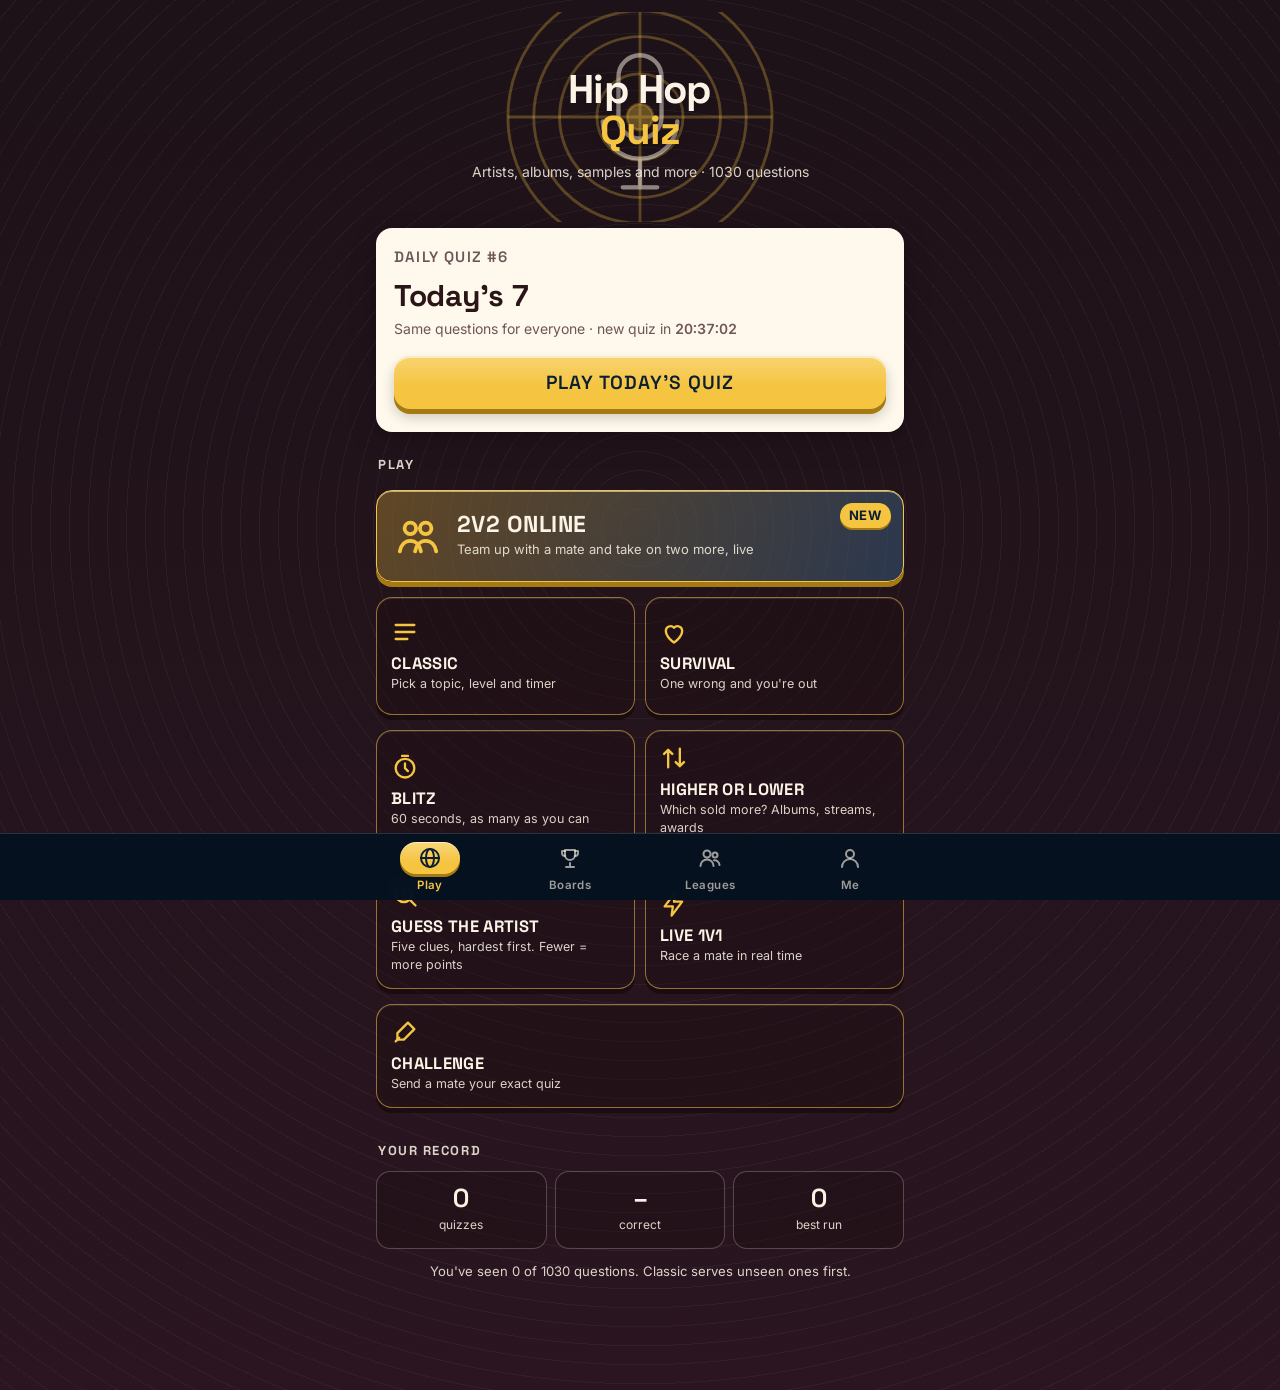
==== docs/index.html @ f9f65f46 "Hip Hop Quiz: shared-server launch" ====
<!doctype html>
<html lang="en">
<head>
<meta charset="utf-8">
<meta name="viewport" content="width=device-width, initial-scale=1, viewport-fit=cover">
<title>Hip Hop Quiz</title>
<meta name="description" content="Hip Hop Quiz: artists, albums, songs, history, awards and hip hop around the world. A daily quiz plus classic games, challenges and leagues.">
<meta name="theme-color" content="#1d1218" media="(prefers-color-scheme: light)">
<meta name="theme-color" content="#0a0709" media="(prefers-color-scheme: dark)">
<link rel="manifest" href="manifest.json">
<link rel="icon" href="icon-192.png">
<link rel="apple-touch-icon" href="icon-192.png">
<link rel="preload" href="fonts/space-grotesk-latin-700.woff2" as="font" type="font/woff2" crossorigin>
<link rel="preload" href="fonts/inter-latin.woff2" as="font" type="font/woff2" crossorigin>
<link rel="stylesheet" href="app.css">
<script defer src="js/daily-gen.js"></script>
<script defer src="js/match.js"></script>
<script defer src="js/ach-defs.js"></script>
<script defer src="js/core.js"></script>
<script defer src="js/achievements.js"></script>
<script defer src="js/quiz.js"></script>
<script defer src="js/social.js"></script>
<script defer src="js/report.js"></script>
<script defer src="js/modes.js"></script>
<script defer src="js/games.js"></script>
<script defer src="js/compete.js"></script>
<script defer src="js/live.js"></script>
<script defer src="js/board.js"></script>
<script defer src="js/push.js"></script>
<script defer src="js/me.js"></script>
<script defer src="js/app.js"></script>
</head>
<body>
<main>

<!-- ============ PLAY tab ============ -->
<section id="home">
  <header class="globehead">
    <svg viewBox="0 0 390 210" preserveAspectRatio="xMidYMid slice" aria-hidden="true">
      <g fill="none" stroke="#f5c542" stroke-opacity=".28" stroke-width="2">
        <circle cx="195" cy="105" r="92"/>
        <circle cx="195" cy="105" r="74"/>
        <circle cx="195" cy="105" r="56"/>
        <circle cx="195" cy="105" r="30"/>
        <circle cx="195" cy="105" r="9" fill="#f5c542" fill-opacity=".35"/>
        <path d="M195 13v184M103 105h184"/>
      </g>
      <g fill="none" stroke="#fbf4e6" stroke-opacity=".5" stroke-width="3" stroke-linecap="round">
        <rect x="180" y="62" width="30" height="58" rx="15"/>
        <path d="M169 108a26 26 0 0 0 52 0M195 134v20M183 154h24"/>
      </g>
    </svg>
    <div class="ttl">
      <h1>Hip Hop <span>Quiz</span></h1>
      <p id="subtitle">Artists, albums, samples and more</p>
    </div>
  </header>

  <div class="card daily" id="dailyCard">
    <div class="row1"><span class="lbl" id="dLabel">Daily quiz</span><span class="flame" id="dFlame"></span></div>
    <div id="dTodo">
      <h2>Today's 7</h2>
      <p class="meta">Same questions for everyone · new quiz in <span class="countdown" id="dCount1">--:--:--</span></p>
      <button class="btn" id="dPlay">Play today's quiz</button>
    </div>
    <div id="dDone" class="hidden">
      <div class="doneRow"><span class="score" id="dScore"></span><div class="grid7" id="dGrid"></div></div>
      <p class="meta" id="dRank" style="margin-top:8px"></p>
      <p class="meta">Come back tomorrow · next quiz in <span class="countdown" id="dCount2">--:--:--</span></p>
      <div class="btns"><button class="btn" id="dShare">Share</button><button class="btn ghost" id="dBoard">Daily board</button></div>
    </div>
  </div>

  <button class="divstrip tile hidden" id="divStrip">
    <span class="dic" aria-hidden="true"><svg viewBox="0 0 24 24" width="22" height="22" fill="none" stroke="currentColor" stroke-width="2" stroke-linecap="round" stroke-linejoin="round"><path d="M12 3v18M5 9l7-6 7 6"/><path d="M5 15l7 6 7-6" opacity=".45"/></svg></span>
    <span class="dtx"><b id="divTier"></b><span id="divLine"></span></span>
    <span class="chev" aria-hidden="true">›</span>
  </button>

  <a class="tile getapp hidden" id="getApp" href="https://github.com/teo2301/hiphop-quiz/releases/latest" rel="noopener">
    <b>Get the Android app</b><span>Same game, full screen, straight from your home screen</span>
  </a>

  <div class="tile getapp hidden" id="getAppIos">
    <b>Get the iPhone app</b><span>Tap the Share button <svg aria-hidden="true" width="14" height="14" viewBox="0 0 24 24" fill="none" stroke="currentColor" stroke-width="2" stroke-linecap="round" stroke-linejoin="round" style="vertical-align:-2px"><path d="M12 3v12M7 8l5-5 5 5M5 14v5a2 2 0 0 0 2 2h10a2 2 0 0 0 2-2v-5"/></svg> in Safari, then Add to Home Screen. Same game, full screen, works offline.</span>
  </div>

  <h2 class="sec">Play</h2>
  <div class="modes" id="modes"></div>

  <h2 class="sec">Your record</h2>
  <div class="stats">
    <div class="stat tile"><b id="sPlayed">0</b><span>quizzes</span></div>
    <div class="stat tile"><b id="sPct">–</b><span>correct</span></div>
    <div class="stat tile"><b id="sStreak">0</b><span>best run</span></div>
  </div>
  <p class="small center" id="seenNote"></p>
</section>

<!-- ============ Classic setup ============ -->
<section id="setup" class="hidden">
  <div class="pagehead"><button class="back" id="setupBack" aria-label="Back"><svg viewBox="0 0 24 24" fill="none" stroke="currentColor" stroke-width="2.4" stroke-linecap="round" stroke-linejoin="round" aria-hidden="true"><path d="M15 5l-7 7 7 7"/></svg></button><h1>Classic</h1></div>
  <h2 class="sec">Topic</h2>
  <div class="chips" id="leagues"></div>
  <h2 class="sec">Difficulty</h2>
  <div class="chips" id="diffs"></div>
  <h2 class="sec">Questions</h2>
  <div class="chips" id="lengths"></div>
  <h2 class="sec">Timer</h2>
  <div class="chips" id="timers"></div>
  <button class="btn" id="start">Start</button>
  <p class="small center" id="pool"></p>
</section>

<!-- ============ Playing ============ -->
<section id="play" class="hidden">
  <div class="playtop"><span class="mname" id="mname">Classic</span><button class="iconbtn" id="quit">Quit</button></div>
  <div class="scoreboard">
    <div><span id="sbQL">Question</span><b id="sbQ">1/10</b></div>
    <div><span id="sbPL">Points</span><b id="sbP">0</b></div>
    <div><span id="sbClockL">Clock</span><b id="sbC">0:00</b></div>
  </div>
  <div class="segs" id="segs"></div>
  <div class="card qcard">
    <button class="lifeline hidden" id="fifty" aria-label="50:50 lifeline: remove two wrong answers, half points">50:50</button>
    <span class="tag" id="qtag"></span>
    <p class="q" id="qtext"></p>
    <img class="qflag hidden" id="qimg" alt="" width="240" height="180">
  </div>
  <div class="opts" id="opts"></div>
  <div class="fact hidden" id="fact"><b>Did you know</b><p id="factText"></p></div>
  <button class="btn hidden" id="next">Next</button>
  <button class="linkbtn reportlink hidden" id="reportBtn" type="button">Something wrong with this question?</button>
</section>

<!-- ============ Higher or lower ============ -->
<section id="hilo" class="hidden">
  <div class="playtop"><span class="mname">Higher or lower</span><button class="iconbtn" id="hiQuit">Quit</button></div>
  <div class="scoreboard">
    <div><span>Streak</span><b id="hiStreak">0</b></div>
    <div><span>Best</span><b id="hiBest">0</b></div>
  </div>
  <p class="hicat" id="hiCat"></p>
  <div class="card statcard" id="hiA"></div>
  <div class="vs"><span>vs</span></div>
  <div class="card statcard" id="hiB"></div>
  <p class="hiask" id="hiAsk"></p>
  <div class="hibtns" id="hiBtns">
    <button class="btn" id="hiBtn"><span aria-hidden="true">▲ </span><span id="hiBtnT">Higher</span></button>
    <button class="btn" id="loBtn"><span aria-hidden="true">▼ </span><span id="loBtnT">Lower</span></button>
  </div>
  <button class="btn hidden" id="hiNext">Next</button>
  <p class="small center" id="hiNote"></p>
</section>

<!-- ============ Guess the artist (internal mode id "career") ============ -->
<section id="career" class="hidden">
  <div class="playtop"><span class="mname">Guess the artist</span><button class="iconbtn" id="cQuit">Quit</button></div>
  <div class="scoreboard">
    <div><span>Country</span><b id="cNum">1/5</b></div>
    <div><span>Points</span><b id="cPts">0</b></div>
    <div><span>Worth</span><b id="cWorth">5</b></div>
  </div>
  <div class="card ccard">
    <span class="tag">Clues, hardest first · capital last</span>
    <ol class="path" id="cPath"></ol>
    <p class="left" id="cLeft"></p>
  </div>
  <div id="cAsk">
    <div class="namerow guessrow"><input id="cGuess" maxlength="60" placeholder="Which country?" autocomplete="off" autocorrect="off" autocapitalize="words" spellcheck="false"><button class="btn" id="cGuessBtn">Guess</button></div>
    <p class="msg" id="cMsg" aria-live="polite"></p>
    <div class="cbtns"><button class="btn ghost" id="cClue">Next clue</button><button class="btn ghost" id="cGiveUp">Give up</button></div>
    <p class="small center">5 points from the first clue, then 4, 3, 2 and 1. A wrong guess shows the next clue.</p>
  </div>
  <div id="cRes" class="hidden">
    <div class="card cres"><p class="lbl">It was</p><p class="who" id="cResName"></p><p id="cResLine"></p></div>
    <button class="btn" id="cNext">Next country</button>
  </div>
</section>

<!-- ============ Result ============ -->
<section id="done" class="hidden">
  <div class="card result">
    <div class="lbl" id="rLabel">Final score</div>
    <div class="big" id="final"></div>
    <p class="verdict" id="verdict"></p>
    <div class="grid7 hidden" id="rGrid"></div>
    <p class="flame hidden" id="rFlame"></p>
    <button class="btn hidden" id="rShare">Share result</button>
  </div>
  <div class="postbox">
    <div id="postAsk" class="hidden">
      <p>Put your score on the board? Pick a name:</p>
      <div class="namerow"><input id="nameIn" maxlength="16" placeholder="Your name" autocomplete="nickname" autocapitalize="words"><button class="btn" id="postBtn">Post</button></div>
    </div>
    <p id="postMsg" class="msg hidden"></p>
  </div>
  <div class="tile pushask hidden" id="pushAsk">
    <p class="pat"><b>Want a nudge when tomorrow's quiz is up?</b></p>
    <p class="cmeta">One notification a day at about 9am, plus when a mate beats your challenge. Switch any of them off in the Me tab.</p>
    <div class="btnpair"><button class="btn" id="paYes">Turn on</button><button class="btn ghost" id="paNo">Not now</button></div>
    <p class="msg err hidden" id="paMsg" aria-live="polite"></p>
  </div>
  <div id="chBox" class="hidden">
    <button class="btn" id="rChallenge">Challenge a mate</button>
    <p class="msg hidden" id="chMsg" aria-live="polite"></p>
  </div>
  <button class="btn" id="again">Play again</button>
  <button class="btn ghost" id="menu">Home</button>
  <h2 class="sec" id="missedH">What you missed</h2>
  <ul class="review" id="missed"></ul>
</section>

<!-- ============ Challenge hub ============ -->
<section id="chal" class="hidden">
  <div class="pagehead"><button class="back" id="chalBack" aria-label="Back"><svg viewBox="0 0 24 24" fill="none" stroke="currentColor" stroke-width="2.4" stroke-linecap="round" stroke-linejoin="round" aria-hidden="true"><path d="M15 5l-7 7 7 7"/></svg></button><h1>Challenge</h1></div>
  <div class="card">
    <h2 class="ctitle">Got a code?</h2>
    <p class="cmeta">Play the exact quiz a mate played, then see your scores side by side.</p>
    <div class="namerow incard"><input id="chCode" class="code" maxlength="7" placeholder="ABC123" autocomplete="off" autocorrect="off" autocapitalize="characters" spellcheck="false"><button class="btn" id="chGo">Play</button></div>
    <p class="msg hidden" id="chGoMsg" aria-live="polite"></p>
  </div>
  <div class="tile howto">
    <b>Send one</b>
    <p>Play a Classic quiz, then tap <em>Challenge a mate</em> on the result screen. They get the same questions in the same order.</p>
    <button class="btn ghost" id="chClassic">Play Classic</button>
  </div>
  <h2 class="sec">Head to head</h2>
  <ul class="lb" id="h2hList"></ul>
  <p class="small center" id="h2hMsg"></p>
  <h2 class="sec">Your challenges</h2>
  <ul class="lb" id="chList"></ul>
  <p class="small center" id="chListMsg"></p>
</section>

<!-- ============ Challenge invite ============ -->
<section id="chIntro" class="hidden">
  <div class="pagehead"><button class="back" id="ciBack" aria-label="Home"><svg viewBox="0 0 24 24" fill="none" stroke="currentColor" stroke-width="2.4" stroke-linecap="round" stroke-linejoin="round" aria-hidden="true"><path d="M15 5l-7 7 7 7"/></svg></button><h1>Challenge</h1></div>
  <div class="card invite">
    <div class="lbl" id="ciCode"></div>
    <p class="who" id="ciFrom"></p>
    <p class="sub" id="ciSub">challenges you</p>
    <div class="target hidden" id="ciTarget"><span>Score to beat</span><b id="ciScore"></b><em id="ciPts"></em></div>
    <p class="cmeta" id="ciMeta"></p>
    <button class="btn hidden" id="ciPlay">Start</button>
    <p class="msg hidden" id="ciMsg" aria-live="polite"></p>
  </div>
</section>

<!-- ============ Challenge result: side by side ============ -->
<section id="vs" class="hidden">
  <div class="card result vscard">
    <div class="lbl" id="vsLabel">Challenge</div>
    <div class="vsrow">
      <div class="side"><span class="nm" id="vsAName">You</span><b id="vsA">–</b><em id="vsAP"></em></div>
      <div class="mid">v</div>
      <div class="side"><span class="nm" id="vsBName"></span><b id="vsB">–</b><em id="vsBP"></em></div>
    </div>
    <p class="verdict" id="vsVerdict"></p>
    <p class="h2h" id="vsH2h"></p>
  </div>
  <p class="msg hidden" id="vsMsg" aria-live="polite"></p>
  <div id="vsPlays" class="hidden">
    <h2 class="sec">Who's played</h2>
    <ul class="lb" id="vsPlayList"></ul>
    <button class="btn" id="vsShare">Share the challenge again</button>
  </div>
  <div id="vsQs">
    <h2 class="sec">Question by question</h2>
    <ul class="review qq" id="vsQList"></ul>
  </div>
  <button class="btn ghost" id="vsHome">Home</button>
</section>

<!-- ============ BOARDS tab ============ -->
<section id="boards" class="hidden">
  <div class="pagehead"><h1>Boards</h1></div>
  <div class="chips" id="bKind"></div>
  <div class="chips" id="bPeriod" style="margin-top:6px;padding-top:6px;border-top:1px solid var(--tileb)"></div>
  <div class="chips" id="bLen"></div>
  <h2 class="sec" id="bTitle"></h2>
  <ul class="lb" id="lb"></ul>
  <p class="small center" id="bMsg"></p>
  <p class="small center" id="bNote"></p>
</section>

<!-- ============ LEAGUES tab ============ -->
<section id="leaguesTab" class="hidden">
  <div class="pagehead"><h1>Leagues</h1></div>
  <div class="card divcard" id="divCard">
    <div class="row1"><span class="lbl">This week's division</span><span class="left" id="dvLeft"></span></div>
    <h2 class="ctitle" id="dvTier"></h2>
    <div class="ladder" id="dvLadder"></div>
    <p class="banner hidden" id="dvLast"></p>
    <p class="cmeta" id="dvLine"></p>
  </div>
  <ul class="lb divtable" id="dvTable"></ul>
  <p class="small" id="dvNote">Every game you post earns points: Classic, daily and Guess the artist points as scored, 1 per correct answer in Survival, Blitz and Higher or lower. Tables of 20; every Monday at midnight the top 3 go up and the bottom 3 go down.</p>

  <h2 class="sec">Live 1v1 league</h2>
  <ul class="lb" id="lvTabTable"></ul>
  <p class="small center" id="lvTabMsg"></p>
  <button class="btn" id="lvTabPlay">Play a live match</button>

  <h2 class="sec">Private leagues</h2>
  <ul class="lb" id="lgList"></ul>
  <p class="small center" id="lgMsg"></p>
  <div class="tile join hidden" id="lgInvite">
    <b id="lgInviteName"></b>
    <p id="lgInviteMeta"></p>
    <div class="btnpair"><button class="btn" id="lgInviteJoin">Join league</button><button class="btn ghost" id="lgInviteNo">Not now</button></div>
  </div>
  <div class="tile form">
    <b>Join with a code</b>
    <div class="namerow"><input id="lgCode" class="code" maxlength="7" placeholder="ABC123" autocomplete="off" autocorrect="off" autocapitalize="characters" spellcheck="false"><button class="btn" id="lgJoin">Join</button></div>
  </div>
  <div class="tile form">
    <b>Start a league</b>
    <div class="namerow"><input id="lgName" maxlength="24" placeholder="League name" autocomplete="off" autocapitalize="words"><button class="btn" id="lgCreate">Create</button></div>
  </div>
  <p class="msg hidden" id="lgFormMsg" aria-live="polite"></p>
</section>

<!-- ============ One private league ============ -->
<section id="league" class="hidden">
  <div class="pagehead"><button class="back" id="lBack" aria-label="Back"><svg viewBox="0 0 24 24" fill="none" stroke="currentColor" stroke-width="2.4" stroke-linecap="round" stroke-linejoin="round" aria-hidden="true"><path d="M15 5l-7 7 7 7"/></svg></button><h1 id="lName">League</h1></div>
  <div class="tile codetile">
    <div><span class="lbl">Join code</span><b class="codebig" id="lCode"></b></div>
    <button class="btn" id="lInvite">Invite</button>
  </div>
  <div class="chips" id="lPeriod"></div>
  <ul class="lb" id="lTable"></ul>
  <p class="small center" id="lMsg"></p>
  <p class="small" id="lNote">Points from every mode, for players who are in the league. The week runs Monday to Sunday (UK time).</p>
  <button class="btn ghost" id="lLeave">Leave league</button>
</section>

<!-- ============ Live 1v1 ============ -->
<section id="live" class="hidden">
  <div id="lvLobby">
    <div class="pagehead"><button class="back" id="lvBack" aria-label="Back"><svg viewBox="0 0 24 24" fill="none" stroke="currentColor" stroke-width="2.4" stroke-linecap="round" stroke-linejoin="round" aria-hidden="true"><path d="M15 5l-7 7 7 7"/></svg></button><h1>Live 1v1</h1></div>
    <div class="card">
      <h2 class="ctitle">Ranked match</h2>
      <p class="cmeta">10 questions, 15 seconds each, against whoever's online. Quicker right answers score more. Win = 3 league points, draw = 1.</p>
      <button class="btn" id="lvFind">Find a match</button>
    </div>
    <div class="card lvbots" id="lvBotCard">
      <h2 class="ctitle">Play vs bots</h2>
      <p class="cmeta">No waiting: the same 10 questions, 15 seconds each. Bot games don't count for the league. The 1v1 works offline too.</p>
      <p class="msg hidden" id="lvBotOff">Can't reach the server right now, so the bot game runs on your phone.</p>
      <div class="seg" id="lvLevel" role="group" aria-label="Bot level"></div>
      <div class="lvbotbtns"><button class="btn" id="lvBot1">1v1 vs bot</button><button class="btn ghost" id="lvBot2">2v2 with bots</button></div>
    </div>
    <div class="tile form">
      <b>Play a mate</b>
      <div class="namerow"><input id="lvCode" class="code" maxlength="7" placeholder="ABC123" autocomplete="off" autocorrect="off" autocapitalize="characters" spellcheck="false"><button class="btn" id="lvJoin">Join</button></div>
      <button class="btn ghost" id="lvCreate" style="margin-top:10px">Create a match and send a code</button>
    </div>
    <p class="msg hidden" id="lvMsg" aria-live="polite"></p>
    <h2 class="sec">Live league</h2>
    <div class="chips" id="lvPeriod"></div>
    <ul class="lb" id="lvTable"></ul>
    <p class="small center" id="lvTableMsg"></p>
    <p class="small">The league only counts ranked matches. Win 3, draw 1, loss 0, then points difference. Weeks run Monday to Sunday (UK time). Only the first 3 results a week against the same player count.</p>
  </div>
  <div id="lvWait" class="hidden">
    <div class="pagehead"><h1>Live 1v1</h1></div>
    <div class="card lvwait">
      <h2 class="ctitle" id="lvWaitTitle"></h2>
      <p class="cmeta" id="lvWaitSub"></p>
      <div id="lvCodeBox" class="hidden"><span class="lbl">Match code</span><b class="codebig" id="lvWaitCode"></b></div>
      <button class="btn hidden" id="lvShare">Send to a mate</button>
      <button class="btn ghost" id="lvCancel">Cancel</button>
    </div>
  </div>
  <div id="lvMatch" class="hidden">
    <div class="playtop"><span class="mname" id="lvKind">Ranked</span><button class="iconbtn" id="lvQuit">Quit</button></div>
    <div class="scoreboard">
      <div><span id="lvYouName">You</span><b id="lvYouPts">0</b></div>
      <div><span>Clock</span><b id="lvClock">–</b></div>
      <div><span id="lvOppName">Them</span><b id="lvOppPts">0</b></div>
    </div>
    <div class="segs" id="lvSegs"></div>
    <p class="small center lvstatus" id="lvStatus"></p>
    <div class="card qcard" id="lvQCard">
      <span class="tag" id="lvQN"></span>
      <p class="q" id="lvQText"></p>
      <img class="qflag hidden" id="lvImg" alt="" width="240" height="180">
    </div>
    <div class="opts" id="lvOpts"></div>
    <div class="fact hidden" id="lvFact"><b>Did you know</b><p id="lvFactText"></p></div>
  </div>
  <div id="lvDone" class="hidden">
    <div class="card result lvres" id="lvRes">
      <div class="lbl" id="lvResLabel"></div>
      <div class="big" id="lvResBig"></div>
      <div class="vsrow">
        <div class="side"><span class="nm" id="lvResYou"></span><b id="lvResYouPts">0</b></div>
        <div class="mid">v</div>
        <div class="side"><span class="nm" id="lvResOpp"></span><b id="lvResOppPts">0</b></div>
      </div>
      <p class="verdict" id="lvResLine"></p>
      <p class="h2h" id="lvResNote"></p>
    </div>
    <button class="btn" id="lvAgain">Find another match</button>
    <button class="btn ghost" id="lvShareRes">Share result</button>
    <button class="btn ghost" id="lvHome">Home</button>
    <h2 class="sec">Question by question</h2>
    <ul class="review qq" id="lvReview"></ul>
  </div>
</section>

<!-- ============ 2v2 Online (live.js) ============ -->
<section id="duo" class="hidden">
  <div id="duHub">
    <div class="pagehead"><button class="back" id="duBack" aria-label="Back"><svg viewBox="0 0 24 24" fill="none" stroke="currentColor" stroke-width="2.4" stroke-linecap="round" stroke-linejoin="round" aria-hidden="true"><path d="M15 5l-7 7 7 7"/></svg></button><h1>2v2 Online</h1></div>
    <div class="card duhero">
      <span class="lbl">Quick match</span>
      <h2 class="ctitle">Jump in with anyone online</h2>
      <p class="cmeta">You get a team-mate and two opponents. Empty seats are filled by bots after 30 seconds.</p>
      <button class="btn" id="duQuick">Quick match</button>
    </div>
    <div class="tile form">
      <b>Play with mates</b>
      <p class="cmeta">Make a room and send the link. Two a side, or fill the gaps with bots.</p>
      <button class="btn" id="duCreate">Create a room</button>
      <div class="namerow" style="margin-top:12px"><input id="duCode" class="code" maxlength="7" placeholder="ROOM CODE" autocomplete="off" autocorrect="off" autocapitalize="characters" spellcheck="false" aria-label="Room code"><button class="btn ghost" id="duJoin">Join</button></div>
    </div>
    <button class="btn ghost" id="duBots">Play vs bots (you + a bot v 2 bots)</button>
    <p class="msg hidden" id="duMsg" aria-live="polite"></p>
    <h2 class="sec">How it works</h2>
    <ul class="duhow">
      <li><b>10</b><span>questions, the same for all four players</span></li>
      <li><b>15s</b><span>to answer each one: quicker right answers score more, harder ones are worth more</span></li>
      <li><b>2+2</b><span>your points and your team-mate's are added up: the higher team total wins</span></li>
    </ul>
  </div>

  <div id="duRoom" class="hidden">
    <div class="pagehead"><button class="back" id="duRoomBack" aria-label="Leave room"><svg viewBox="0 0 24 24" fill="none" stroke="currentColor" stroke-width="2.4" stroke-linecap="round" stroke-linejoin="round" aria-hidden="true"><path d="M15 5l-7 7 7 7"/></svg></button><h1 id="duRoomTitle">Room</h1></div>
    <p class="small center dunote" id="duRoomNote"></p>
    <div class="duteams" id="duTeams"></div>
    <div class="card dushare hidden" id="duShareBox">
      <span class="lbl">Room code</span><b class="codebig" id="duRoomCode"></b>
      <button class="btn" id="duShare">Send the link</button>
    </div>
    <button class="btn" id="duStart">Start game</button>
    <p class="small center" id="duStartNote"></p>
  </div>

  <div id="duGame" class="hidden">
    <div class="playtop"><span class="mname" id="duKind">2v2</span><button class="iconbtn" id="duQuit">Quit</button></div>
    <div class="scoreboard duboard">
      <div class="tA"><span id="duUsName">Your team</span><b id="duUsPts">0</b></div>
      <div class="clk"><span>Clock</span><b id="duClock">–</b></div>
      <div class="tB"><span id="duThemName">Them</span><b id="duThemPts">0</b></div>
    </div>
    <div class="duplayers" id="duPlayers"></div>
    <div class="segs" id="duSegs"></div>
    <div class="dutimer"><i id="duBar"></i></div>
    <div class="card qcard" id="duQCard">
      <span class="tag" id="duQN"></span>
      <p class="q" id="duQText"></p>
      <img class="qflag hidden" id="duImg" alt="" width="240" height="180">
    </div>
    <div class="ducount hidden" id="duCount"><span>Get ready</span><b id="duCountN">3</b></div>
    <div class="opts" id="duOpts"></div>
    <p class="small center lvstatus" id="duStatus"></p>
    <div class="fact hidden" id="duFact"><b>Did you know</b><p id="duFactText"></p></div>
  </div>

  <div id="duDone" class="hidden">
    <div class="card result dures" id="duRes">
      <div class="lbl" id="duResLabel">2v2 · full time</div>
      <div class="big" id="duResBig"></div>
      <div class="vsrow">
        <div class="side tA"><span class="nm" id="duResUs"></span><b id="duResUsPts">0</b></div>
        <div class="mid">v</div>
        <div class="side tB"><span class="nm" id="duResThem"></span><b id="duResThemPts">0</b></div>
      </div>
      <p class="verdict" id="duResLine"></p>
    </div>
    <ul class="lb duscores" id="duScores"></ul>
    <button class="btn" id="duAgain">Rematch</button>
    <button class="btn ghost" id="duShareRes">Share result</button>
    <button class="btn ghost" id="duLeave">Leave</button>
    <h2 class="sec">Question by question</h2>
    <ul class="review qq" id="duReview"></ul>
  </div>
</section>

<!-- ============ Name sheet (shared) ============ -->
<div class="sheet hidden" id="nameSheet" role="dialog" aria-modal="true" aria-labelledby="nsTitle">
  <div class="card">
    <h2 class="ctitle" id="nsTitle">Pick a name</h2>
    <p class="cmeta" id="nsWhy">Your mates will see it in tables and challenges.</p>
    <div class="namerow incard"><input id="nsName" maxlength="16" placeholder="Your name" autocomplete="nickname" autocapitalize="words"><button class="btn" id="nsSave">Save</button></div>
    <p class="msg hidden" id="nsMsg"></p>
    <button class="linkbtn" id="nsCancel">Cancel</button>
  </div>
</div>

<!-- ============ Report sheet (answer screen) ============ -->
<div class="sheet hidden" id="reportSheet" role="dialog" aria-modal="true" aria-labelledby="rpTitle">
  <div class="card">
    <h2 class="ctitle" id="rpTitle">Report this question</h2>
    <p class="cmeta rpq" id="rpQ"></p>
    <p class="cmeta" id="rpA"></p>
    <div class="chips incard" id="rpWhy" data-r=""></div>
    <textarea class="rpnote" id="rpNote" maxlength="300" rows="3" placeholder="Anything to add? (optional)"></textarea>
    <p class="msg hidden" id="rpMsg"></p>
    <button class="btn" id="rpSend" type="button">Send report</button>
    <button class="linkbtn" id="rpCancel" type="button">Cancel</button>
  </div>
</div>

<!-- ============ ME tab ============ -->
<section id="me" class="hidden">
  <div class="pagehead"><h1>Me</h1></div>
  <div class="tile">
    <p style="margin:0 0 10px">Your name on the boards</p>
    <div class="namerow"><input id="meName" maxlength="16" placeholder="Pick a name" autocomplete="nickname" autocapitalize="words"><button class="btn" id="meSave">Save</button></div>
    <p class="msg hidden" id="meMsg"></p>
  </div>
  <h2 class="sec">Your record</h2>
  <div class="stats">
    <div class="stat tile"><b id="mDaily">0</b><span>dailies</span></div>
    <div class="stat tile"><b id="mDStreak">0</b><span>day streak</span></div>
    <div class="stat tile"><b id="mDBest">0</b><span>best streak</span></div>
  </div>
  <div class="stats" style="margin-top:8px">
    <div class="stat tile"><b id="mPlayed">0</b><span>classic</span></div>
    <div class="stat tile"><b id="mPct">–</b><span>correct</span></div>
    <div class="stat tile"><b id="mSeen">0</b><span>seen</span></div>
  </div>
  <h2 class="sec">Personal bests</h2>
  <div class="stats">
    <div class="stat tile"><b id="bSurvival">–</b><span>survival</span></div>
    <div class="stat tile"><b id="bBlitz">–</b><span>blitz</span></div>
    <div class="stat tile"><b id="bHilo">–</b><span>hi-lo</span></div>
    <div class="stat tile"><b id="bCareer">–</b><span>guess</span></div>
  </div>
  <div class="achhead"><h2 class="sec">Achievements</h2><span id="achCount"></span></div>
  <div class="achgrid" id="achGrid"></div>
  <p class="small">Earned on this phone. Your best three show next to your name on the boards.</p>
  <h2 class="sec">Settings</h2>
  <div class="tile" style="padding-top:4px;padding-bottom:4px">
    <div class="setrow" id="hapticsRow"><span class="stx"><b>Vibrate</b><span>A buzz when you're right, two when you're wrong</span></span>
      <button class="switch" id="setHaptics" role="switch" aria-checked="true" aria-label="Vibrate"></button></div>
    <div class="setrow"><span class="stx"><b>Sounds</b><span>A chime when you're right, a low note when you're wrong</span></span>
      <button class="switch" id="setSound" role="switch" aria-checked="false" aria-label="Sounds"></button></div>
  </div>
  <h2 class="sec">Notifications</h2>
  <div class="tile" style="padding-top:4px;padding-bottom:4px">
    <div id="pushList"></div>
    <p class="small pushnote hidden" id="pushNote"></p>
    <p class="msg hidden" id="pushMsg" aria-live="polite"></p>
  </div>
  <h2 class="sec">About</h2>
  <div class="tile">
    <p style="margin:0">No accounts, no ads, no tracking. Your name and scores are only used for the boards.</p>
    <p style="margin:10px 0 0"><a href="privacy.html">Privacy policy</a></p>
    <p style="margin:10px 0 0"><a href="https://github.com/teo2301/hiphop-quiz/releases/latest" rel="noopener">Download the Android app</a> · iPhone: Share → Add to Home Screen</p>
  </div>
  <p class="small center" id="version"></p>
</section>

</main>

<nav class="tabbar" id="tabbar">
  <button data-tab="home" aria-current="page"><svg viewBox="0 0 24 24" fill="none" stroke="currentColor" stroke-width="2" stroke-linecap="round" stroke-linejoin="round"><circle cx="12" cy="12" r="9"/><ellipse cx="12" cy="12" rx="4" ry="9"/><path d="M3 12h18"/></svg>Play</button>
  <button data-tab="boards"><svg viewBox="0 0 24 24" fill="none" stroke="currentColor" stroke-width="2" stroke-linecap="round" stroke-linejoin="round"><path d="M8 21h8M12 17v4M7 4h10v5a5 5 0 0 1-10 0z"/><path d="M17 5h3v2a3 3 0 0 1-3 3M7 5H4v2a3 3 0 0 0 3 3"/></svg>Boards</button>
  <button data-tab="leaguesTab"><svg viewBox="0 0 24 24" fill="none" stroke="currentColor" stroke-width="2" stroke-linecap="round" stroke-linejoin="round"><circle cx="9" cy="8" r="3.5"/><path d="M2.5 20a6.5 6.5 0 0 1 13 0"/><circle cx="17" cy="9" r="2.5"/><path d="M16 14.2a5 5 0 0 1 5.5 4.8"/></svg>Leagues</button>
  <button data-tab="me"><svg viewBox="0 0 24 24" fill="none" stroke="currentColor" stroke-width="2" stroke-linecap="round" stroke-linejoin="round"><circle cx="12" cy="8" r="4"/><path d="M4 21a8 8 0 0 1 16 0"/></svg>Me</button>
</nav>
<div class="toast hidden" id="toast" role="status" aria-live="polite"></div>
<div class="achtoast hidden" id="achToast" role="status" aria-live="polite">
  <span class="badge big" id="atIc" aria-hidden="true"></span>
  <span class="tx"><span class="lbl">Achievement unlocked</span><b id="atName"></b><span class="ds" id="atDesc"></span></span>
</div>
<div class="goal hidden" id="goal" aria-live="polite">
  <div class="frame" aria-hidden="true"><div class="net"></div></div>
  <div class="confetti" id="confetti" aria-hidden="true"></div>
  <div class="gtx"><b id="goalText">Perfect!</b><span id="goalSub">Perfect score</span></div>
</div>
</body>
</html>
---- docs/app.css ----
/* Hip Hop Quiz - gold on charcoal, vinyl-groove feel. Keep iOS 12 / old WebView safe:
   no flexbox gap, no clamp(), no inset, no aspect-ratio, single-position colour stops. */
@font-face{font-family:"Inter";font-style:normal;font-weight:400 700;font-display:swap;src:url(fonts/inter-latin.woff2) format("woff2");unicode-range:U+0000-00FF,U+0131,U+0152-0153,U+02BB-02BC,U+02C6,U+02DA,U+02DC,U+0304,U+0308,U+0329,U+2000-206F,U+20AC,U+2122,U+2191,U+2193,U+2212,U+2215,U+FEFF,U+FFFD}
@font-face{font-family:"Inter";font-style:normal;font-weight:400 700;font-display:swap;src:url(fonts/inter-latin-ext.woff2) format("woff2");unicode-range:U+0100-02BA,U+02BD-02C5,U+02C7-02CC,U+02CE-02D7,U+02DD-02FF,U+1D00-1DBF,U+1E00-1E9F,U+1EF2-1EFF,U+2020,U+20A0-20AB,U+20AD-20C4,U+2113,U+2C60-2C7F,U+A720-A7FF}
@font-face{font-family:"Space Grotesk";font-style:normal;font-weight:600;font-display:swap;src:url(fonts/space-grotesk-latin-600.woff2) format("woff2");unicode-range:U+0000-00FF,U+0131,U+0152-0153,U+02BB-02BC,U+02C6,U+02DA,U+02DC,U+0304,U+0308,U+0329,U+2000-206F,U+20AC,U+2122,U+2191,U+2193,U+2212,U+2215,U+FEFF,U+FFFD}
@font-face{font-family:"Space Grotesk";font-style:normal;font-weight:600;font-display:swap;src:url(fonts/space-grotesk-latin-ext-600.woff2) format("woff2");unicode-range:U+0100-02BA,U+02BD-02C5,U+02C7-02CC,U+02CE-02D7,U+02DD-02FF,U+1D00-1DBF,U+1E00-1E9F,U+1EF2-1EFF,U+2020,U+20A0-20AB,U+20AD-20C4,U+2113,U+2C60-2C7F,U+A720-A7FF}
@font-face{font-family:"Space Grotesk";font-style:normal;font-weight:700;font-display:swap;src:url(fonts/space-grotesk-latin-700.woff2) format("woff2");unicode-range:U+0000-00FF,U+0131,U+0152-0153,U+02BB-02BC,U+02C6,U+02DA,U+02DC,U+0304,U+0308,U+0329,U+2000-206F,U+20AC,U+2122,U+2191,U+2193,U+2212,U+2215,U+FEFF,U+FFFD}
@font-face{font-family:"Space Grotesk";font-style:normal;font-weight:700;font-display:swap;src:url(fonts/space-grotesk-latin-ext-700.woff2) format("woff2");unicode-range:U+0100-02BA,U+02BD-02C5,U+02C7-02CC,U+02CE-02D7,U+02DD-02FF,U+1D00-1DBF,U+1E00-1E9F,U+1EF2-1EFF,U+2020,U+20A0-20AB,U+20AD-20C4,U+2113,U+2C60-2C7F,U+A720-A7FF}

:root{
  --chalk:#fbf4e6; --chalk2:rgba(251,244,230,.85); --chalk3:rgba(251,244,230,.62);
  --tile:rgba(30,14,18,.38); --tileb:rgba(251,244,230,.24);
  --card:#fff8ec; --ink:#2a1518; --ink2:#6d5658; --cardb:rgba(42,21,24,.1);
  --yellow:#f5c542; --flame:#a33a06; --wrong:#c2510f; --segwrong:#e8590c; --segnone:rgba(251,244,230,.25);
  --fact:rgba(30,14,18,.58); --score:#241016; --right:#1f9d76;
  --head:"Space Grotesk","Avenir Next","Segoe UI",system-ui,sans-serif;
  --body:"Inter",system-ui,-apple-system,"Segoe UI",Roboto,sans-serif;
  /* vinyl grooves, faint and wide, over a warm charcoal stage */
  /* 3D "game" buttons: face, darker bottom edge, glossy top highlight */
  --btn-face:#f5c542; --btn-edge:#a57a12; --btn-hi:rgba(255,255,255,.55);
  --ghost-edge:rgba(16,6,9,.55); --tile-hi:rgba(255,255,255,.1); --card-edge:rgba(42,21,24,.2);
  --bar:rgba(29,18,24,.97);
  --page:repeating-radial-gradient(circle at 50% 38%,rgba(251,244,230,.045) 0,rgba(251,244,230,.045) 1px,rgba(251,244,230,0) 1px,rgba(251,244,230,0) 19px),
         linear-gradient(180deg,#1d1218 0,#2a1520 100%);
}
@media (prefers-color-scheme:dark){:root{
  --card:#1b1216; --ink:#fbf4e6; --ink2:rgba(251,244,230,.72); --cardb:rgba(251,244,230,.16);
  --tile:rgba(24,12,16,.58); --tileb:rgba(251,244,230,.16); --flame:#f5c542; --right:#4fd1a5; --score:#0a0709;
  --btn-edge:#8f6910; --btn-hi:rgba(255,255,255,.45); --ghost-edge:rgba(0,0,0,.6); --tile-hi:rgba(255,255,255,.07);
  --card-edge:rgba(0,0,0,.5); --bar:rgba(10,7,9,.97);
  /* after hours: sparse gold specks */
  --page:radial-gradient(circle at 23px 41px,rgba(245,197,66,.55) 0,rgba(245,197,66,.55) 1px,rgba(245,197,66,0) 1.7px) 0 0/197px 211px,
         radial-gradient(circle at 131px 97px,rgba(245,197,66,.4) 0,rgba(245,197,66,.4) .9px,rgba(245,197,66,0) 1.5px) 0 0/263px 229px,
         linear-gradient(180deg,#0a0709 0,#160c12 100%);
}}

*{box-sizing:border-box}
html{background:#1d1218}
@media (prefers-color-scheme:dark){html{background:#0a0709}}
body{margin:0;min-height:100vh;background:var(--page);color:var(--chalk);font:16px/1.45 var(--body);
  -webkit-tap-highlight-color:transparent;-webkit-text-size-adjust:100%}
main{max-width:560px;margin:0 auto;padding:12px 16px calc(96px + env(safe-area-inset-bottom))}
body.playing main{padding-bottom:calc(28px + env(safe-area-inset-bottom))}
button{font:inherit;color:inherit}
a{color:var(--yellow)}
.hidden{display:none!important}
.center{text-align:center}
.small{font-size:.82rem;color:var(--chalk2)}

/* ---------- headings */
h1,h2,h3,.head{font-family:var(--head);letter-spacing:-.01em;margin:0}
h1{font-size:30px;font-weight:700}
.sec{font-size:13px;font-weight:700;color:var(--chalk2);margin:24px 2px 10px;letter-spacing:.12em;text-transform:uppercase}
.pagehead{display:flex;align-items:center;justify-content:space-between;min-height:48px;margin:6px 0 10px}
.pagehead h1{font-size:28px}

.lvchal{border-left:4px solid var(--yellow)}
.lvchal .btn{margin-top:10px}
.lvchalhot{outline:2px solid var(--yellow);outline-offset:2px}
/* ---------- home header: a wireframe record behind the title */
.globehead{position:relative;height:210px;margin:0 -16px 6px;text-align:center;overflow:hidden}
.globehead svg{position:absolute;left:0;top:0;width:100%;height:100%}
.globehead .ttl{position:absolute;left:0;right:0;top:58px;padding:0 16px}
.globehead h1{font-size:40px;font-weight:700;line-height:1.02;letter-spacing:-.02em;text-shadow:0 2px 12px rgba(0,0,0,.3)}
.globehead h1 span{display:block;color:var(--yellow)}
.globehead p{margin:10px 0 0;color:var(--chalk2);font-size:14px}

/* ---------- cards and tiles */
.card{background:var(--card);color:var(--ink);border-radius:16px;padding:18px;
  box-shadow:0 10px 28px rgba(0,0,0,.18),0 2px 6px rgba(0,0,0,.12)}
@media (prefers-color-scheme:dark){.card{border:1px solid var(--cardb);box-shadow:0 10px 28px rgba(0,0,0,.35)}}
.tile{background:var(--tile);border:1px solid var(--tileb);border-radius:14px;padding:14px;color:var(--chalk)}

/* ---------- buttons */
.btn{display:block;width:100%;min-height:52px;border:0;border-radius:14px;padding:13px 16px;cursor:pointer;
  background:var(--yellow);color:#0b1f33;font-family:var(--head);font-weight:600;font-size:19px;
  text-transform:uppercase;letter-spacing:.05em;margin-top:16px;box-shadow:0 3px 0 rgba(0,0,0,.18)}
.btn:active{-webkit-transform:translateY(1px);transform:translateY(1px)}
.btn:disabled{opacity:.5;cursor:default}
.btn.ghost{background:var(--tile);color:var(--chalk);border:1px solid var(--tileb);box-shadow:none}
.card .btn.ghost{background:transparent;color:var(--ink);border-color:var(--cardb)}
.iconbtn{min-width:44px;min-height:44px;border:1px solid var(--tileb);background:var(--tile);border-radius:12px;
  padding:0 14px;cursor:pointer;font-size:14px;font-weight:600;color:var(--chalk)}
.linkbtn{background:none;border:0;color:inherit;text-decoration:underline;padding:10px 4px;cursor:pointer;font-size:.9rem;min-height:44px}

/* ---------- chips (setup + boards) */
.chips{display:flex;flex-wrap:wrap;margin:0 -4px}
.chip{min-height:44px;margin:4px;border:1px solid var(--tileb);background:var(--tile);color:var(--chalk);
  border-radius:999px;padding:10px 16px;font-size:15px;cursor:pointer}
.chip[aria-pressed=true]{background:var(--yellow);border-color:var(--yellow);color:#0b1f33;font-weight:600}
.seg{display:flex;background:var(--tile);border:1px solid var(--tileb);border-radius:14px;padding:4px}
.seg button{-webkit-box-flex:1;flex:1;min-height:44px;border:0;background:none;border-radius:10px;
  font-family:var(--head);font-weight:600;font-size:16px;text-transform:uppercase;letter-spacing:.05em;
  color:var(--chalk2);cursor:pointer}
.seg button[aria-pressed=true]{background:var(--yellow);color:#0b1f33}

/* ---------- daily card */
.daily .row1{display:flex;align-items:center;justify-content:space-between}
.daily .lbl{font-family:var(--head);font-weight:600;font-size:15px;letter-spacing:.08em;text-transform:uppercase;color:var(--ink2)}
.daily .flame{font-weight:700;color:var(--flame);font-size:15px;white-space:nowrap}
.daily h2{font-size:30px;font-weight:700;margin:6px 0 2px;color:var(--ink)}
.daily .meta{color:var(--ink2);font-size:14px;margin:0}
.daily .score{font-family:var(--head);font-weight:700;font-size:40px;line-height:1;font-variant-numeric:tabular-nums}
.daily .doneRow{display:flex;align-items:center;margin-top:12px}
.daily .doneRow .score{margin-right:14px}
.daily .btns{display:flex;margin-top:14px}
.daily .btns .btn{margin-top:0;padding-left:8px;padding-right:8px;font-size:17px;white-space:nowrap}
.daily .btns .btn + .btn{margin-left:10px}
.grid7{display:flex;flex-wrap:wrap}
.grid7 i{display:block;width:22px;height:22px;border-radius:5px;margin:2px 5px 2px 0;background:var(--right)}
.grid7 i.x{background:var(--segwrong)}
.countdown{font-variant-numeric:tabular-nums;font-weight:600}

/* ---------- mode tiles */
.modes{display:flex;flex-wrap:wrap;margin:0 -5px}
.mode{position:relative;width:calc(50% - 10px);margin:5px;min-height:118px;text-align:left;cursor:pointer;
  display:block;vertical-align:top;padding:12px 14px 14px}
.mode .ic{display:block;width:28px;height:28px;margin-bottom:8px;opacity:.9}
.mode .ic svg{display:block}
.mode b{font-family:var(--head);font-weight:700;font-size:16.5px;line-height:1.2;text-transform:uppercase;letter-spacing:.02em;display:block}
.mode span{font-size:12.5px;color:var(--chalk2);display:block;margin-top:1px}
.mode.active{border-color:rgba(246,195,68,.7)}
.mode.active .ic{color:var(--yellow);opacity:1}
.mode:disabled{cursor:default}
.mode:disabled b,.mode:disabled span,.mode:disabled .ic{opacity:.55}
.soon{position:absolute;top:10px;right:10px;font-size:10.5px;font-weight:700;letter-spacing:.06em;text-transform:uppercase;
  background:rgba(244,248,252,.16);color:var(--chalk);border-radius:999px;padding:3px 8px}

/* ---------- record tiles */
.stats{display:flex;margin:0 -4px}
.stat{-webkit-box-flex:1;flex:1;margin:0 4px;text-align:center;padding:12px 6px}
.stat b{display:block;font-family:var(--head);font-weight:600;font-size:26px;line-height:1.1;font-variant-numeric:tabular-nums}
.stat span{font-size:12px;color:var(--chalk2)}

/* ---------- play: scoreboard + progress */
.playtop{display:flex;align-items:center;justify-content:space-between;margin:2px 0 10px}
.playtop .mname{font-family:var(--head);font-weight:600;font-size:16px;letter-spacing:.08em;text-transform:uppercase;color:var(--chalk2)}
.scoreboard{display:flex;background:var(--score);border-radius:12px;padding:8px 4px;box-shadow:inset 0 0 0 1px rgba(244,248,252,.08)}
.scoreboard div{-webkit-box-flex:1;flex:1;text-align:center}
.scoreboard div + div{border-left:1px solid rgba(244,248,252,.12)}
.scoreboard span{display:block;font-size:11px;letter-spacing:.08em;text-transform:uppercase;color:var(--chalk3)}
.scoreboard b{display:block;font-family:var(--head);font-weight:600;font-size:28px;line-height:1.15;color:var(--yellow);font-variant-numeric:tabular-nums}
.scoreboard b.low{color:var(--segwrong)}
.segs{display:flex;margin:12px 0 14px}
.segs i{-webkit-box-flex:1;flex:1;height:6px;border-radius:3px;background:var(--segnone)}
.segs i + i{margin-left:3px}
.segs i.ok{background:var(--chalk)}
.segs i.no{background:var(--segwrong)}
.segs i.now{background:rgba(244,248,252,.55)}
.qcard .tag{display:inline-block;font-size:12px;font-weight:600;letter-spacing:.04em;text-transform:uppercase;color:var(--ink2);margin-bottom:8px}
.qcard .q{font-size:19px;font-weight:600;line-height:1.35;margin:0}
.qflag{display:block;width:100%;max-width:240px;height:auto;margin:14px auto 2px;border-radius:6px;box-shadow:0 0 0 1px rgba(0,0,0,.18),0 4px 14px rgba(0,0,0,.18);background:#fff}
.qthumb{width:32px;height:24px;margin-right:8px;vertical-align:middle;border-radius:3px;box-shadow:0 0 0 1px rgba(0,0,0,.18)}

/* ---------- answers */
.opts{margin-top:12px}
.opt{display:flex;align-items:center;width:100%;min-height:56px;text-align:left;margin-top:10px;cursor:pointer;
  background:var(--tile);border:1px solid var(--tileb);border-radius:14px;padding:12px 14px;color:var(--chalk);font-size:16.5px;font-weight:500}
.opt .t{-webkit-box-flex:1;flex:1}
.opt .st{font-size:12px;font-weight:700;letter-spacing:.04em;text-transform:uppercase;margin-left:10px;white-space:nowrap}
.opt .st svg{width:16px;height:16px;vertical-align:-3px;margin-right:4px}
.opt:disabled{cursor:default}
.opt.right{background:#fff;color:#0b1f33;border-color:#fff;box-shadow:0 0 0 3px var(--yellow);opacity:1}
.opt.right .st{color:#7a5a00}
.opt.wrong{background:var(--wrong);border-color:var(--wrong);color:#fff;opacity:1}
.opt.dim{opacity:.5}
.opt.dim .t{text-decoration:line-through}
.fact{margin-top:14px;padding:14px 16px;border-radius:14px;background:var(--fact);border:1px solid rgba(244,248,252,.14)}
.fact b{display:block;font-family:var(--head);font-weight:600;font-size:15px;letter-spacing:.08em;text-transform:uppercase;color:var(--yellow);margin-bottom:3px}
.fact p{margin:0;color:var(--chalk);font-size:15px}
.fact .verdict{color:var(--chalk2);font-weight:600}

/* ---------- result */
.result{text-align:center;padding:24px 18px}
.result .lbl{font-family:var(--head);font-weight:600;font-size:15px;letter-spacing:.1em;text-transform:uppercase;color:var(--ink2)}
.result .big{font-family:var(--head);font-weight:700;font-size:64px;line-height:1.05;margin:6px 0 2px;font-variant-numeric:tabular-nums}
.result .verdict{color:var(--ink2);margin:0}
.result .grid7{justify-content:center;margin-top:14px}
.result .grid7 i{margin:2px 3px}
.result .flame{color:var(--flame);font-weight:700;margin:10px 0 0}
.postbox{margin-top:12px}
.postbox p{margin:0 0 10px}
.namerow{display:flex}
.namerow input{-webkit-box-flex:1;flex:1;min-width:0;min-height:48px;border:1px solid var(--tileb);background:var(--tile);color:var(--chalk);
  border-radius:12px;padding:10px 12px;font:inherit;font-size:16px}
.namerow input::placeholder{color:var(--chalk3)}
.namerow .btn{width:auto;margin:0 0 0 8px;min-height:48px;padding:10px 18px;font-size:17px}
.msg{margin:10px 0 0;color:var(--chalk)}
.msg.err{color:#ffd0b8;font-weight:600}
.review{list-style:none;padding:0;margin:0}
.review li{margin-top:10px;font-size:15px}
.review .ans{font-weight:600;margin-top:4px}
.review .yours{color:#ffc3a6;margin-top:2px}

/* ---------- boards */
.lb{list-style:none;padding:0;margin:0}
.lb li{display:flex;align-items:center;margin-top:8px;padding:10px 14px;min-height:56px}
.lb li.me{border-color:var(--yellow);box-shadow:inset 0 0 0 1px var(--yellow)}
.lb .pos{width:2.1em;font-family:var(--head);font-weight:600;font-size:18px;color:var(--chalk2);text-align:center;margin-right:8px}
.lb .nm{-webkit-box-flex:1;flex:1;min-width:0;font-weight:600}
.lb .nm .n{display:block;overflow:hidden;text-overflow:ellipsis;white-space:nowrap}
.lb .meta{display:block;font-size:12px;color:var(--chalk2);font-weight:400}
.lb .meta .grid7 i{width:10px;height:10px;border-radius:2px;margin:3px 3px 0 0;display:inline-block}
.lb .pts{font-family:var(--head);font-weight:600;font-size:22px;color:var(--yellow);margin-left:10px;font-variant-numeric:tabular-nums}

/* ---------- tab bar */
.tabbar{position:fixed;left:0;right:0;bottom:0;z-index:5;display:flex;justify-content:center;background:rgba(5,17,33,.94);
  border-top:1px solid rgba(244,248,252,.14);padding-bottom:env(safe-area-inset-bottom);
  -webkit-backdrop-filter:blur(10px);backdrop-filter:blur(10px)}
.tabbar button{-webkit-box-flex:1;flex:1;max-width:140px;min-height:58px;border:0;background:none;cursor:pointer;
  color:var(--chalk3);font-size:11.5px;font-weight:600;letter-spacing:.03em;padding:7px 0 6px}
.tabbar svg{display:block;width:24px;height:24px;margin:0 auto 3px}
.tabbar button[aria-current=page]{color:var(--yellow)}
body.playing .tabbar{display:none}

/* ---------- toast */
.toast{position:fixed;left:50%;bottom:calc(84px + env(safe-area-inset-bottom));-webkit-transform:translateX(-50%);transform:translateX(-50%);
  z-index:9;background:#0b1f33;color:#fff;border:1px solid rgba(244,248,252,.25);border-radius:12px;padding:10px 16px;
  font-size:14px;font-weight:600;box-shadow:0 8px 24px rgba(0,0,0,.3);max-width:90%}

/* ---------- plain pages (privacy) */
.prose h2{font-size:18px;font-weight:600;margin:22px 0 6px;color:var(--ink)}
.prose p,.prose li{color:var(--ink);font-size:15.5px}
.prose ul{padding-left:20px}
.prose a{color:var(--right);font-weight:600}
@media (prefers-reduced-motion:reduce){*{transition:none!important;animation:none!important}}

/* ---------- 50:50 lifeline (classic) */
.qcard{position:relative}
.lifeline{float:right;min-height:36px;margin:-6px -6px 6px 10px;padding:6px 12px;border-radius:999px;cursor:pointer;
  border:2px solid var(--yellow);background:transparent;color:var(--ink);font-family:var(--head);font-weight:600;
  font-size:15px;letter-spacing:.05em}
.lifeline:disabled{opacity:.45;cursor:default;border-color:var(--cardb)}
.opt.out{opacity:.25}
#play.blitz .opt{min-height:52px}
.segs.hidden + .qcard{margin-top:14px}
.statcard .num small{font-size:20px;font-weight:600;margin-right:6px}

/* ---------- higher or lower */
.hicat{margin:14px 2px 8px;font-family:var(--head);font-weight:600;font-size:15px;letter-spacing:.08em;text-transform:uppercase;color:var(--chalk2);text-align:center}
.statcard{text-align:center;padding:14px 16px 16px}
.statcard .tag{display:none}
.statcard .who{margin:0;font-size:20px;font-weight:700;line-height:1.25}
.statcard .sub{margin:2px 0 0;font-size:13.5px;color:var(--ink2)}
.statcard .num{margin:6px 0 0;font-family:var(--head);font-weight:700;font-size:40px;line-height:1.1;font-variant-numeric:tabular-nums}
.statcard .unit{margin:0;font-size:13px;letter-spacing:.04em;text-transform:uppercase;color:var(--ink2);font-weight:600}
.statcard.good{box-shadow:0 0 0 3px var(--yellow),0 10px 28px rgba(0,0,0,.18)}
.statcard.good .num{color:var(--right)}
.statcard.bad{background:var(--wrong);color:#fff}
.statcard.bad .sub,.statcard.bad .unit{color:rgba(255,255,255,.85)}
.vs{text-align:center;margin:6px 0;position:relative;z-index:1;height:26px}
.vs span{display:inline-block;background:var(--score);color:var(--yellow);
  font-family:var(--head);font-weight:700;font-size:14px;letter-spacing:.08em;text-transform:uppercase;border-radius:999px;
  padding:3px 12px;border:1px solid rgba(244,248,252,.25)}
.hiask{margin:14px 2px 0;text-align:center;font-weight:600;color:var(--chalk)}
.hibtns{display:flex}
.hibtns .btn + .btn{margin-left:10px}

/* ---------- career path */
.ccard .tag{display:inline-block;font-size:12px;font-weight:600;letter-spacing:.04em;text-transform:uppercase;color:var(--ink2);margin-bottom:6px}
.path{list-style:none;margin:0;padding:0}
.path li{position:relative;display:flex;align-items:center;min-height:40px;padding:6px 0 6px 40px;font-size:17px;font-weight:600}
.path li .dot{position:absolute;left:0;top:50%;margin-top:-14px;width:28px;height:28px;border-radius:50%;background:var(--right);color:#fff;
  font-family:var(--head);font-size:14px;line-height:28px;text-align:center}
.path li + li:before{content:"";position:absolute;left:13px;top:-8px;height:16px;border-left:2px dashed var(--cardb)}
.path li.info{font-weight:500;color:var(--ink2);font-size:16px}
.path li.info .dot{background:transparent;border:2px solid var(--right);width:28px;height:28px}
.path .loan{margin-left:8px;font-size:11px;font-weight:700;letter-spacing:.05em;text-transform:uppercase;color:var(--ink2);
  border:1px solid var(--cardb);border-radius:999px;padding:1px 7px}
.ccard .left{margin:8px 0 0;font-size:13.5px;color:var(--ink2)}
.guessrow{margin-top:14px}
.cbtns{display:flex}
.cbtns .btn{margin-top:10px;min-height:46px;font-size:16px}
.cbtns .btn + .btn{margin-left:10px}
.cres{margin-top:14px;text-align:center}
.cres .lbl{margin:0;font-family:var(--head);font-weight:600;font-size:14px;letter-spacing:.1em;text-transform:uppercase;color:var(--ink2)}
.cres .who{margin:2px 0 4px;font-family:var(--head);font-weight:700;font-size:30px;text-transform:uppercase;letter-spacing:.03em}
.cres .good{margin:0;color:var(--right);font-weight:700}
.cres .bad{margin:0;color:var(--wrong);font-weight:700}
.review .path{font-size:13px;color:var(--chalk2);margin-top:4px}
#career .path li{font-size:16px;font-weight:500;line-height:1.35;min-height:44px;padding-top:8px;padding-bottom:8px}
#career .path li .dot{font-weight:700}
@media (prefers-color-scheme:dark){.cres .bad{color:#ff9a6b}.path li .dot{color:#050d18}}

/* ---------- Phase 3: challenges, leagues, divisions */
.ctitle{font-size:26px;font-weight:700;color:var(--ink);margin:2px 0 4px}
.cmeta{color:var(--ink2);font-size:14px;margin:6px 0 0}
.tile .cmeta{color:var(--chalk2)}
.card .namerow input,.namerow.incard input{background:transparent;color:var(--ink);border-color:var(--cardb)}
.card .namerow input::placeholder{color:var(--ink2)}
.namerow.incard{margin-top:14px}
input.code{text-transform:uppercase;letter-spacing:.18em;font-family:var(--head);font-weight:600;font-size:20px}
input.code::placeholder{letter-spacing:.18em}
.howto,.form,.join{margin-top:12px}
.howto b,.form b,.join b{display:block;font-family:var(--head);font-weight:600;font-size:17px;letter-spacing:.05em;text-transform:uppercase;margin-bottom:8px}
.howto p,.join p{margin:0;color:var(--chalk2);font-size:14.5px}
.howto .btn{margin-top:12px;min-height:46px;font-size:16px}
.join{border-color:var(--yellow);box-shadow:inset 0 0 0 1px var(--yellow)}
.btnpair{display:flex}
.btnpair .btn{margin-top:12px;min-height:46px;font-size:16px}
.btnpair .btn + .btn{margin-left:10px}
.lb li.tap{cursor:pointer}
.lb li.zup{box-shadow:inset 4px 0 0 var(--yellow)}
.lb li.zdown{box-shadow:inset 4px 0 0 var(--segwrong)}
.lb li.me.zup{box-shadow:inset 0 0 0 1px var(--yellow),inset 4px 0 0 var(--yellow)}
.lb li.me.zdown{box-shadow:inset 0 0 0 1px var(--yellow),inset 4px 0 0 var(--segwrong)}
#chal .msg.err,#chIntro .msg.err,.card .msg.err,.sheet .msg.err{color:var(--wrong)}
.card .msg{color:var(--ink2)}
@media (prefers-color-scheme:dark){#chIntro .msg.err,.card .msg.err,.sheet .msg.err{color:#ff9a6b}}

/* home division strip */
.divstrip{display:flex;align-items:center;width:100%;margin-top:12px;min-height:56px;padding:10px 14px;text-align:left;cursor:pointer;font-size:14px}
.divstrip .dic{width:22px;height:22px;margin-right:12px;color:var(--yellow);-webkit-flex-shrink:0;flex-shrink:0}
.divstrip .dic svg{display:block}
.divstrip .dtx{-webkit-box-flex:1;flex:1;min-width:0;color:var(--chalk2);line-height:1.35}
.divstrip .dtx b{font-family:var(--head);font-weight:600;font-size:16px;letter-spacing:.05em;text-transform:uppercase;color:var(--chalk)}
.divstrip .chev{font-size:24px;line-height:1;color:var(--chalk3);margin-left:10px}
.divstrip.zup{border-color:var(--yellow)}
.divstrip.zdown{border-color:var(--segwrong)}

/* division card */
.divcard .row1{display:flex;align-items:center;justify-content:space-between}
.divcard .lbl{font-family:var(--head);font-weight:600;font-size:15px;letter-spacing:.08em;text-transform:uppercase;color:var(--ink2)}
.divcard .left{font-size:13.5px;font-weight:600;color:var(--flame);white-space:nowrap}
.divcard .ctitle{margin-top:6px}
.ladder{display:flex;margin:8px 0 2px}
.ladder span{-webkit-box-flex:1;flex:1;height:6px;border-radius:3px;background:var(--cardb)}
.ladder span + span{margin-left:4px}
.ladder span.on{background:var(--right)}
.banner{margin:12px 0 0;padding:8px 12px;border-radius:10px;background:rgba(246,195,68,.22);color:var(--ink);font-weight:600;font-size:14.5px}
.divtable{margin-top:4px}
#dvNote{margin:12px 2px 0}

/* league page */
.codetile{display:flex;align-items:center;justify-content:space-between}
.codetile .lbl{display:block;font-size:12px;font-weight:600;letter-spacing:.08em;text-transform:uppercase;color:var(--chalk2)}
.codebig{display:block;font-family:var(--head);font-weight:700;font-size:32px;letter-spacing:.16em;color:var(--yellow)}
.codetile .btn{width:auto;margin:0 0 0 12px;padding:10px 22px;min-height:48px;font-size:17px}
#lPeriod{margin-top:10px}
#lNote{margin:12px 2px 0}
#lLeave{margin-top:22px}

/* invite */
.invite{text-align:center;padding:24px 18px}
.invite .lbl{font-family:var(--head);font-weight:600;font-size:14px;letter-spacing:.12em;text-transform:uppercase;color:var(--ink2)}
.invite .who{margin:10px 0 0;font-family:var(--head);font-weight:700;font-size:38px;line-height:1.05;text-transform:uppercase;letter-spacing:.03em}
.invite .sub{margin:2px 0 0;color:var(--ink2);font-weight:600}
.target{display:inline-block;margin:18px auto 0;padding:10px 26px;border-radius:14px;background:var(--score);color:var(--chalk)}
.target span{display:block;font-size:11px;letter-spacing:.1em;text-transform:uppercase;color:var(--chalk3)}
.target b{display:block;font-family:var(--head);font-weight:700;font-size:40px;line-height:1.1;color:var(--yellow);font-variant-numeric:tabular-nums}
.target em{display:block;font-style:normal;font-size:13px;color:var(--chalk2)}
.invite .cmeta{margin-top:14px}

/* side by side */
.vscard .lbl{font-size:13px}
.vsrow{display:flex;align-items:center;margin-top:12px}
.vsrow .side{-webkit-box-flex:1;flex:1;min-width:0}
.vsrow .nm{display:block;font-weight:700;font-size:15px;overflow:hidden;text-overflow:ellipsis;white-space:nowrap}
.vsrow b{display:block;font-family:var(--head);font-weight:700;font-size:52px;line-height:1.05;font-variant-numeric:tabular-nums}
.vsrow em{display:block;font-style:normal;font-size:13px;color:var(--ink2)}
.vsrow .mid{width:44px;font-family:var(--head);font-weight:700;font-size:16px;text-transform:uppercase;color:var(--ink2)}
.vscard .verdict{margin-top:12px;font-weight:700;color:var(--ink);font-size:17px}
.vscard .h2h{margin:6px 0 0;font-size:13.5px;color:var(--ink2)}
#vsMsg{text-align:center}
.qq .qh{display:flex;align-items:flex-start}
.qq .qn{width:24px;-webkit-flex-shrink:0;flex-shrink:0;font-family:var(--head);font-weight:600;color:var(--chalk3)}
.qq .qt{-webkit-box-flex:1;flex:1;min-width:0}
.qq .mks{display:flex;margin-left:10px;-webkit-flex-shrink:0;flex-shrink:0}
.mk{display:block;width:24px;height:24px;border-radius:6px;padding:4px}
.mk + .mk{margin-left:6px}
.mk svg{display:block;width:16px;height:16px}
.mk.ok{background:var(--chalk);color:var(--right)}
.mk.no{background:var(--segwrong);color:#fff}
.mk.none{background:var(--segnone);color:var(--chalk);text-align:center;line-height:16px}
.qq .ans,.qq .yours,.qq .theirs{margin-left:24px}
.review .theirs{color:var(--chalk2);margin-top:2px}
#vsPlays .btn{margin-top:14px}
@media (prefers-color-scheme:dark){.mk.ok{color:#0e3560}}

/* name sheet */
.sheet{position:fixed;left:0;right:0;top:0;bottom:0;z-index:8;background:rgba(0,0,0,.55);display:flex;align-items:flex-end;justify-content:center;padding:16px 16px calc(16px + env(safe-area-inset-bottom))}
.sheet .card{width:100%;max-width:528px}
.sheet .linkbtn{display:block;margin:6px auto 0;color:var(--ink2)}

/* ---------- achievements: badge roundels (bronze / silver / gold rings) */
.badge{display:inline-block;width:22px;height:22px;border-radius:50%;text-align:center;vertical-align:middle;
  font-size:12px;line-height:20px;background:#071a30;border:2px solid #c98a4b;color:#f4f8fc;overflow:hidden}
.badge.t2{border-color:#c9d3cd}
.badge.t3{border-color:#f6c344;box-shadow:0 0 0 1px rgba(246,195,68,.35)}
.badge.txt{font-family:var(--head);font-weight:600;font-size:8.5px;letter-spacing:.02em}
.badge.big{width:44px;height:44px;line-height:40px;font-size:22px;border-width:3px}
.badge.big.txt{font-size:15px}
.lb .nm .n{display:inline-block;max-width:100%;vertical-align:middle}
.lb .bdgs{display:inline-block;vertical-align:middle;white-space:nowrap;margin-left:4px}
.lb .bdgs .badge{margin-left:3px;width:20px;height:20px;line-height:17px;font-size:11px}
.lb .bdgs .badge.txt{font-size:8px}
.lb .nmrow{display:flex;align-items:center;min-width:0}
.lb .nmrow .n{-webkit-box-flex:0;flex:0 1 auto;min-width:0}
.lb .nmrow .bdgs{-webkit-box-flex:0;flex:none}

/* "Achievement unlocked" card: slides down from the top */
.achtoast{position:fixed;left:50%;top:0;z-index:12;width:92%;max-width:420px;display:flex;align-items:center;
  margin-top:calc(10px + env(safe-area-inset-top));padding:12px 14px;border-radius:16px;
  background:var(--card);color:var(--ink);border:2px solid var(--yellow);box-shadow:0 12px 30px rgba(0,0,0,.35);
  -webkit-transform:translate(-50%,-140%);transform:translate(-50%,-140%);
  -webkit-transition:-webkit-transform .35s cubic-bezier(.2,.9,.3,1.2);transition:transform .35s cubic-bezier(.2,.9,.3,1.2);
  pointer-events:none}
.achtoast.in{-webkit-transform:translate(-50%,0);transform:translate(-50%,0)}
.achtoast .badge{-webkit-box-flex:0;flex:none;margin-right:12px}
.achtoast .tx{min-width:0}
.achtoast .lbl{display:block;font-family:var(--head);font-weight:600;font-size:12px;letter-spacing:.12em;
  text-transform:uppercase;color:var(--right)}
.achtoast b{display:block;font-family:var(--head);font-weight:600;font-size:20px;letter-spacing:.03em;text-transform:uppercase;line-height:1.15}
.achtoast .ds{display:block;font-size:13px;color:var(--ink2);line-height:1.3}

/* Me tab: achievements grid + settings */
.achhead{display:flex;align-items:baseline;justify-content:space-between}
.achhead .sec{margin-right:8px}
.achhead span{font-size:13px;color:var(--chalk2);font-weight:600;margin:24px 2px 10px}
.achgrid{display:flex;flex-wrap:wrap;margin:0 -4px}
.ach{width:calc(33.333% - 8px);margin:4px;padding:12px 6px 10px;text-align:center;min-height:132px}
.ach b{display:block;font-size:13px;line-height:1.2;margin:8px 0 3px}
.ach span:last-child{display:block;font-size:11px;line-height:1.3;color:var(--chalk2)}
.ach:not(.got) .badge{background:transparent;border-color:var(--tileb);box-shadow:none;-webkit-filter:grayscale(1);filter:grayscale(1);opacity:.45}
.ach:not(.got) b{color:var(--chalk2)}
.ach.got{border-color:rgba(246,195,68,.55)}
.setrow{display:flex;align-items:center;justify-content:space-between;min-height:52px}
.setrow + .setrow{border-top:1px solid var(--tileb)}
.setrow .stx b{display:block;font-weight:600}
.setrow .stx span{display:block;font-size:12.5px;color:var(--chalk2)}
.switch{position:relative;-webkit-box-flex:0;flex:none;width:52px;height:32px;border-radius:999px;border:0;cursor:pointer;
  background:rgba(244,248,252,.25);margin-left:12px;padding:0}
.switch:after{content:"";position:absolute;left:3px;top:3px;width:26px;height:26px;border-radius:50%;background:#fff;
  box-shadow:0 1px 3px rgba(0,0,0,.3);-webkit-transition:-webkit-transform .15s;transition:transform .15s}
.switch[aria-checked=true]{background:var(--yellow)}
.switch[aria-checked=true]:after{-webkit-transform:translateX(20px);transform:translateX(20px)}

/* ---------- perfect game: the globe lights up and spins */
.goal{position:fixed;left:0;top:0;right:0;bottom:0;z-index:14;display:flex;align-items:center;justify-content:center;
  background:rgba(4,13,26,.92);overflow:hidden;cursor:pointer}
.goal .frame{position:absolute;left:50%;top:50%;width:300px;height:300px;margin:-150px 0 0 -150px;border-radius:50%;
  border:5px solid #f4f8fc;box-shadow:0 0 40px rgba(246,195,68,.25),inset 0 0 30px rgba(246,195,68,.15);overflow:hidden}
.goal .net{position:absolute;left:-50%;top:0;width:200%;height:100%;opacity:0;
  background-image:repeating-linear-gradient(0deg,rgba(244,248,252,.4) 0,rgba(244,248,252,.4) 2px,transparent 2px,transparent 37px),
                   repeating-linear-gradient(90deg,rgba(244,248,252,.4) 0,rgba(244,248,252,.4) 2px,transparent 2px,transparent 37px)}
.goal .gtx{position:relative;text-align:center}
.goal .gtx b{display:block;font-family:var(--head);font-weight:700;font-size:50px;line-height:1;letter-spacing:.02em;
  text-transform:uppercase;color:var(--yellow);text-shadow:0 4px 0 rgba(0,0,0,.25),0 0 30px rgba(246,195,68,.35)}
.goal .gtx span{display:block;margin-top:10px;font-family:var(--head);font-weight:600;font-size:18px;letter-spacing:.14em;
  text-transform:uppercase;color:var(--chalk)}
.goal.go .net{opacity:1;-webkit-animation:spin 2.4s linear both;animation:spin 2.4s linear both}
.goal.go .gtx{-webkit-animation:pop .55s cubic-bezier(.2,.9,.3,1.4) both;animation:pop .55s cubic-bezier(.2,.9,.3,1.4) both}
.confetti{position:absolute;left:0;top:0;width:100%;height:100%;pointer-events:none}
.confetti i{position:absolute;top:-20px;height:12px;border-radius:2px;opacity:0;
  -webkit-animation-name:fall;animation-name:fall;-webkit-animation-timing-function:linear;animation-timing-function:linear;
  -webkit-animation-fill-mode:both;animation-fill-mode:both}
.confetti i.r{height:8px;border-radius:50%}
@-webkit-keyframes spin{0%{-webkit-transform:translateX(0);opacity:0}15%{opacity:1}100%{-webkit-transform:translateX(37px);opacity:.75}}
@keyframes spin{0%{transform:translateX(0);opacity:0}15%{opacity:1}100%{transform:translateX(37px);opacity:.75}}
@-webkit-keyframes pop{0%{-webkit-transform:scale(.3);opacity:0}100%{-webkit-transform:scale(1);opacity:1}}
@keyframes pop{0%{transform:scale(.3);opacity:0}100%{transform:scale(1);opacity:1}}
@-webkit-keyframes fall{0%{-webkit-transform:translate3d(0,0,0) rotate(0);opacity:1}
  100%{-webkit-transform:translate3d(30px,110vh,0) rotate(540deg);opacity:1}}
@keyframes fall{0%{transform:translate3d(0,0,0) rotate(0);opacity:1}100%{transform:translate3d(30px,110vh,0) rotate(540deg);opacity:1}}
/* reduced motion: the overlay still shows (static globe + text), nothing moves */
@media (prefers-reduced-motion:reduce){.goal .net{opacity:.75}.confetti{display:none}}

/* ---------- Phase 5: report a question */
.reportlink{display:block;margin:8px auto 0;color:var(--chalk2);font-size:14px}
.reportlink:disabled{text-decoration:none;cursor:default;color:var(--chalk3)}
#reportSheet .rpq{color:var(--ink);font-size:15px;margin-top:8px}
#reportSheet .chips{margin-top:10px}
.card .chip{background:transparent;color:var(--ink);border-color:rgba(11,31,51,.2)}
.card .chip[aria-pressed=true]{background:var(--yellow);border-color:var(--yellow);color:#0b1f33}
.rpnote{display:block;width:100%;margin-top:10px;min-height:76px;border:1px solid rgba(11,31,51,.2);border-radius:12px;padding:10px 12px;
  background:transparent;color:var(--ink);font:inherit;font-size:16px;resize:vertical}
@media (prefers-color-scheme:dark){.rpnote,.card .chip{border-color:rgba(234,241,248,.3)}}
.rpnote::placeholder{color:var(--ink2)}

/* Phase 6: notifications - the offer after a daily quiz + the Me tab switches */
.pushask{margin:12px 0}
.pushask .pat{margin:0 0 4px}
.pushask .cmeta{margin:0;font-size:.9rem}
.switch:disabled{opacity:.5;cursor:default}
.pushnote{margin:6px 0 8px}
#pushList .setrow .stx{padding-right:12px}

.getapp{display:block;margin-top:12px;text-decoration:none;border-color:var(--chalk2)}
.getapp b{display:block;font-family:var(--head);font-weight:600;text-transform:uppercase;letter-spacing:.04em;font-size:17px;color:#f6c344}
.getapp span{display:block;font-size:13px;color:var(--chalk2);margin-top:2px}
/* odd number of Play tiles: the last one spans the row */
.mode:last-child:nth-child(odd){width:calc(100% - 10px);min-height:0}
#career .ccard{margin-top:12px}

/* ---------- Live 1v1 (identical in every quiz) */
.lvwait{text-align:center}
.lvwait .codebig{display:block;font-family:var(--head);font-size:44px;letter-spacing:.12em;margin:4px 0 14px}
.lvwait .btn{margin-top:10px}
.lvstatus{margin:0 0 10px;font-weight:600}
#lvOpts .opt.picked{box-shadow:0 0 0 3px var(--yellow)}
#lvClock.low{color:var(--segwrong)}
#lvDone .rev{list-style:none;padding:14px 16px;margin-top:10px;background:var(--tile);border:1px solid var(--tileb);border-radius:14px}
#lvDone .rev .qh{display:flex}
#lvDone .rev .qn{font-family:var(--head);font-weight:600;color:var(--yellow);margin-right:10px}
#lvDone .rev .ans{font-size:14px;margin:6px 0;color:var(--chalk)}
#lvDone .rev .pk{font-size:13px;color:var(--chalk2)}
#lvDone .rev .pk.ok{color:var(--chalk);font-weight:600}
.lvres.win .big{color:var(--right)}
.lvres.loss .big{color:var(--wrong)}

/* =====================================================================
   App feel (revamp step 1): chunky 3D buttons, app bar, tab pill,
   screen transitions, sheets. Everything raised has a darker bottom
   edge (box-shadow), sinks on press and bounces back (.boing, app.js).
   ===================================================================== */
html,body{overscroll-behavior-y:none}
main{padding-top:calc(12px + env(safe-area-inset-top));
  padding-left:calc(16px + env(safe-area-inset-left));padding-right:calc(16px + env(safe-area-inset-right))}
button,.btn,.chip,.mode,.opt,.tabbar,.divstrip,.getapp,.lb li.tap{-webkit-user-select:none;user-select:none;
  -webkit-touch-callout:none;touch-action:manipulation}

/* primary */
.btn{position:relative;border-radius:16px;margin-bottom:5px;
  background:linear-gradient(180deg,rgba(255,255,255,.26) 0,rgba(255,255,255,0) 55%),var(--btn-face);
  box-shadow:0 5px 0 var(--btn-edge),0 8px 14px rgba(0,0,0,.2),inset 0 2px 0 var(--btn-hi);
  -webkit-transition:-webkit-transform .08s ease-out,box-shadow .08s ease-out;transition:transform .08s ease-out,box-shadow .08s ease-out}
.btn:active{-webkit-transform:translateY(4px);transform:translateY(4px);
  box-shadow:0 1px 0 var(--btn-edge),0 2px 4px rgba(0,0,0,.2),inset 0 2px 0 var(--btn-hi)}
.btn:disabled{opacity:.55;-webkit-transform:translateY(4px);transform:translateY(4px);box-shadow:0 1px 0 var(--btn-edge)}
/* ghost (secondary) */
.btn.ghost{background:var(--tile);border:1px solid var(--tileb);
  box-shadow:0 5px 0 var(--ghost-edge),inset 0 1px 0 var(--tile-hi)}
.btn.ghost:active{box-shadow:0 1px 0 var(--ghost-edge),inset 0 1px 0 var(--tile-hi)}
.btn.ghost:disabled{box-shadow:0 1px 0 var(--ghost-edge)}
.card .btn.ghost{background:transparent;border-color:var(--cardb);box-shadow:0 4px 0 var(--card-edge)}
.card .btn.ghost:active{box-shadow:0 1px 0 var(--card-edge)}
.iconbtn{-webkit-user-select:none;user-select:none;box-shadow:0 3px 0 var(--ghost-edge),inset 0 1px 0 var(--tile-hi);margin-bottom:3px;
  -webkit-transition:-webkit-transform .08s,box-shadow .08s;transition:transform .08s,box-shadow .08s}
.iconbtn:active{-webkit-transform:translateY(3px);transform:translateY(3px);box-shadow:0 0 0 var(--ghost-edge)}

/* chips */
.chip{margin:4px 4px 7px;box-shadow:0 3px 0 var(--ghost-edge),inset 0 1px 0 var(--tile-hi);
  -webkit-transition:-webkit-transform .08s,box-shadow .08s;transition:transform .08s,box-shadow .08s}
.chip:active{-webkit-transform:translateY(3px);transform:translateY(3px);box-shadow:0 0 0 var(--ghost-edge)}
.chip[aria-pressed=true]{background:linear-gradient(180deg,rgba(255,255,255,.26) 0,rgba(255,255,255,0) 60%),var(--btn-face);
  box-shadow:0 3px 0 var(--btn-edge),inset 0 1px 0 var(--btn-hi)}
.chip[aria-pressed=true]:active{box-shadow:0 0 0 var(--btn-edge)}
.card .chip{box-shadow:0 3px 0 var(--card-edge)}
.card .chip[aria-pressed=true]{box-shadow:0 3px 0 var(--btn-edge),inset 0 1px 0 var(--btn-hi)}
.card .chip:active{box-shadow:0 0 0 var(--card-edge)}

/* segmented control: a trough with a raised yellow thumb */
.seg{box-shadow:inset 0 2px 4px rgba(0,0,0,.25);padding:4px 4px 7px}
.seg button{-webkit-transition:-webkit-transform .08s,box-shadow .08s;transition:transform .08s,box-shadow .08s}
.seg button[aria-pressed=true]{background:linear-gradient(180deg,rgba(255,255,255,.26) 0,rgba(255,255,255,0) 60%),var(--btn-face);
  box-shadow:0 3px 0 var(--btn-edge),inset 0 1px 0 var(--btn-hi)}
.seg button:active{-webkit-transform:translateY(3px);transform:translateY(3px);box-shadow:none}

/* mode tiles: raised cards */
.mode{margin:5px 5px 10px;border-radius:16px;box-shadow:0 5px 0 var(--ghost-edge),inset 0 1px 0 var(--tile-hi);
  -webkit-transition:-webkit-transform .08s ease-out,box-shadow .08s ease-out;transition:transform .08s ease-out,box-shadow .08s ease-out}
.mode.active{border-color:rgba(246,195,68,.55)}
.mode:active{-webkit-transform:translateY(4px);transform:translateY(4px);box-shadow:0 1px 0 var(--ghost-edge),inset 0 1px 0 var(--tile-hi)}
.mode:disabled{-webkit-transform:translateY(4px);transform:translateY(4px);box-shadow:0 1px 0 var(--ghost-edge)}
.divstrip,.getapp{box-shadow:0 4px 0 var(--ghost-edge),inset 0 1px 0 var(--tile-hi);margin-bottom:4px;
  -webkit-transition:-webkit-transform .08s,box-shadow .08s;transition:transform .08s,box-shadow .08s}
.divstrip:active,a.getapp:active{-webkit-transform:translateY(3px);transform:translateY(3px);box-shadow:0 1px 0 var(--ghost-edge)}
div.getapp{box-shadow:none}
.lb li.tap{box-shadow:0 3px 0 var(--ghost-edge);margin-bottom:3px;-webkit-transition:-webkit-transform .08s,box-shadow .08s;transition:transform .08s,box-shadow .08s}
.lb li.tap:active{-webkit-transform:translateY(3px);transform:translateY(3px);box-shadow:0 0 0 var(--ghost-edge)}

/* answer buttons: raised until the reveal, then everything sinks flat */
.opt{margin-top:12px;border-radius:16px;box-shadow:0 5px 0 var(--ghost-edge),inset 0 1px 0 var(--tile-hi);
  -webkit-transition:-webkit-transform .1s ease-out,box-shadow .1s ease-out,opacity .2s;
  transition:transform .1s ease-out,box-shadow .1s ease-out,opacity .2s}
.opt:active{-webkit-transform:translateY(4px);transform:translateY(4px);box-shadow:0 1px 0 var(--ghost-edge)}
.opt:disabled{-webkit-transform:translateY(4px);transform:translateY(4px);box-shadow:0 1px 0 var(--ghost-edge)}
.opt.right{box-shadow:0 0 0 3px var(--yellow)}
.opt.wrong{box-shadow:0 1px 0 rgba(0,0,0,.3)}
.lifeline{box-shadow:0 3px 0 var(--btn-edge);margin-bottom:9px;-webkit-transition:-webkit-transform .08s,box-shadow .08s;transition:transform .08s,box-shadow .08s}
.lifeline:active{-webkit-transform:translateY(3px);transform:translateY(3px);box-shadow:0 0 0 var(--btn-edge)}
.lifeline:disabled{box-shadow:none;-webkit-transform:translateY(3px);transform:translateY(3px)}

/* release bounce (class added by app.js on click) */
.boing{-webkit-animation:boing .26s ease-out;animation:boing .26s ease-out}
@-webkit-keyframes boing{0%{-webkit-transform:translateY(3px)}55%{-webkit-transform:translateY(-2px)}100%{-webkit-transform:translateY(0)}}
@keyframes boing{0%{transform:translateY(3px)}55%{transform:translateY(-2px)}100%{transform:translateY(0)}}

/* sticky top app bar (every .pagehead); sub-screens get a back chevron */
.pagehead{position:-webkit-sticky;position:sticky;top:0;z-index:4;justify-content:flex-start;
  margin:-12px -16px 10px;padding:calc(8px + env(safe-area-inset-top)) 16px 8px;min-height:60px;
  background:transparent;-webkit-transition:background .2s,box-shadow .2s;transition:background .2s,box-shadow .2s}
/* transparent over the page until it scrolls, then a frosted bar (iOS-style) */
body.scrolled .pagehead{background:var(--bar);-webkit-backdrop-filter:blur(12px);backdrop-filter:blur(12px);
  box-shadow:0 1px 0 rgba(244,248,252,.1),0 6px 16px rgba(0,0,0,.22)}
.pagehead h1{-webkit-box-flex:1;flex:1;min-width:0;overflow:hidden;text-overflow:ellipsis;white-space:nowrap;font-size:26px}
.back{-webkit-box-flex:0;flex:none;width:44px;height:44px;margin:0 6px 0 -8px;padding:0;border:0;border-radius:50%;
  background:transparent;color:var(--chalk);cursor:pointer;-webkit-transition:background .12s;transition:background .12s}
.back svg{display:block;width:26px;height:26px;margin:0 auto}
.back:active{background:rgba(244,248,252,.16)}

/* tab bar: raised yellow pill behind the active icon, icon pops in */
.tabbar{padding-left:env(safe-area-inset-left);padding-right:env(safe-area-inset-right)}
.tabbar button{padding:8px 0 6px}
.tabbar svg{box-sizing:content-box;width:24px;height:24px;padding:4px 18px;border-radius:999px;margin:0 auto 3px;
  -webkit-transition:background .15s,color .15s;transition:background .15s,color .15s}
.tabbar button:active svg{background:rgba(244,248,252,.12)}
.tabbar button[aria-current=page] svg{color:#0b1f33;
  background:linear-gradient(180deg,rgba(255,255,255,.3) 0,rgba(255,255,255,0) 60%),var(--btn-face);
  box-shadow:0 3px 0 var(--btn-edge),inset 0 1px 0 var(--btn-hi);
  -webkit-animation:tabpop .32s cubic-bezier(.2,.9,.3,1.4);animation:tabpop .32s cubic-bezier(.2,.9,.3,1.4)}
@-webkit-keyframes tabpop{0%{-webkit-transform:scale(.8)}100%{-webkit-transform:scale(1)}}
@keyframes tabpop{0%{transform:scale(.8)}100%{transform:scale(1)}}

/* screen transitions (show() adds one of these to the incoming screen) */
.in-fwd{-webkit-animation:inFwd .2s ease-out;animation:inFwd .2s ease-out}
.in-back{-webkit-animation:inBack .2s ease-out;animation:inBack .2s ease-out}
.in-fade{-webkit-animation:inFade .18s ease-out;animation:inFade .18s ease-out}
@-webkit-keyframes inFwd{0%{opacity:0;-webkit-transform:translateX(28px)}100%{opacity:1;-webkit-transform:none}}
@keyframes inFwd{0%{opacity:0;transform:translateX(28px)}100%{opacity:1;transform:none}}
@-webkit-keyframes inBack{0%{opacity:0;-webkit-transform:translateX(-28px)}100%{opacity:1;-webkit-transform:none}}
@keyframes inBack{0%{opacity:0;transform:translateX(-28px)}100%{opacity:1;transform:none}}
@-webkit-keyframes inFade{0%{opacity:0;-webkit-transform:translateY(6px)}100%{opacity:1;-webkit-transform:none}}
@keyframes inFade{0%{opacity:0;transform:translateY(6px)}100%{opacity:1;transform:none}}
body{overflow-x:hidden}

/* bottom sheets slide up */
.sheet{-webkit-animation:inFade .18s ease-out;animation:inFade .18s ease-out}
.sheet .card{border-radius:22px;padding-top:24px;position:relative;
  -webkit-animation:sheetUp .28s cubic-bezier(.2,.9,.3,1.1);animation:sheetUp .28s cubic-bezier(.2,.9,.3,1.1)}
.sheet .card:before{content:"";position:absolute;left:50%;top:9px;width:40px;height:5px;margin-left:-20px;border-radius:3px;background:var(--cardb)}
@-webkit-keyframes sheetUp{0%{-webkit-transform:translateY(60%)}100%{-webkit-transform:none}}
@keyframes sheetUp{0%{transform:translateY(60%)}100%{transform:none}}

/* ---------- 2v2 Online (live.js; identical in every quiz) */
body{--tA:var(--yellow);--tB:#4fb3ff}
.mode.hot{width:calc(100% - 10px);min-height:92px;padding-left:80px;padding-right:64px;border-color:var(--yellow);
  background:linear-gradient(120deg,rgba(246,195,68,.3) 0,rgba(79,179,255,.24) 100%),var(--tile);
  box-shadow:0 5px 0 var(--btn-edge),inset 0 1px 0 var(--btn-hi)}
.mode.hot:active{box-shadow:0 1px 0 var(--btn-edge),inset 0 1px 0 var(--btn-hi)}
.mode.hot .ic{position:absolute;left:18px;top:50%;width:46px;height:46px;margin:-23px 0 0;color:var(--yellow)}
.mode.hot .ic svg{width:46px;height:46px}
.mode.hot b{font-size:23px}
.mode.hot span{font-size:13px}
.mode .new{position:absolute;right:12px;top:12px;margin:0;padding:3px 9px;border-radius:999px;font-size:11px;font-weight:800;
  letter-spacing:.06em;text-transform:uppercase;color:#0b1f33;background:var(--yellow);box-shadow:0 2px 0 var(--btn-edge)}
.duhero .lbl,.dushare .lbl{font-family:var(--head);font-weight:600;font-size:14px;letter-spacing:.1em;text-transform:uppercase;color:var(--ink2)}
.duhero .btn{margin-top:14px}
#duHub .tile.form{margin-top:14px}
#duHub .tile.form .btn{margin-top:12px}
#duHub .namerow .btn{margin-top:0}
.duhow{list-style:none;margin:0;padding:0}
.duhow li{display:flex;align-items:center;margin-bottom:8px;padding:10px 14px;background:var(--tile);border:1px solid var(--tileb);border-radius:14px}
.duhow b{flex:none;width:58px;font-family:var(--head);font-size:26px;color:var(--yellow)}
.duhow span{font-size:14px;color:var(--chalk2)}
.dunote{min-height:1.2em;margin:0 0 12px}
.duteams{display:flex;margin:0 -5px 16px}
.duteam{-webkit-box-flex:1;flex:1;min-width:0;margin:0 5px;padding:10px 10px 12px;background:var(--tile);border:1px solid var(--tileb);
  border-top:5px solid var(--tA);border-radius:16px;box-shadow:0 5px 0 var(--ghost-edge),inset 0 1px 0 var(--tile-hi)}
.duteam.tB{border-top-color:var(--tB)}
.duteam.mine{border-color:var(--tA);border-top-width:5px}
.duteam.tB.mine{border-color:var(--tB)}
.dth{padding:0 2px;min-height:44px}
.dth b{display:block}
.dth b{font-family:var(--head);font-size:19px;text-transform:uppercase;letter-spacing:.05em;color:var(--tA)}
.duteam.tB .dth b{color:var(--tB)}
.dth span{display:block;font-size:11px;font-weight:700;text-transform:uppercase;letter-spacing:.06em;color:var(--chalk2)}
.duseat{display:flex;align-items:center;width:100%;min-height:52px;margin-top:8px;padding:8px;border:0;border-radius:12px;
  background:rgba(0,0,0,.2);color:var(--chalk);font:inherit;text-align:left}
.duseat .av{-webkit-box-flex:0;flex:none;display:flex;align-items:center;justify-content:center;width:34px;height:34px;margin-right:8px;
  border-radius:50%;background:var(--tA);color:#0b1f33;font-weight:800;font-size:15px}
.duteam.tB .duseat .av{background:var(--tB)}
.duseat .nm{-webkit-box-flex:1;flex:1;min-width:0;overflow:hidden;text-overflow:ellipsis;white-space:nowrap;font-weight:600;font-size:14px}
.duseat .nm small{display:block;margin-top:1px;font-size:10px;font-weight:800;text-transform:uppercase;letter-spacing:.06em;color:var(--chalk2)}
.duseat.you{box-shadow:inset 0 0 0 2px var(--chalk2)}
.duseat.empty{background:transparent;border:2px dashed var(--tileb);color:var(--chalk2);cursor:pointer;
  box-shadow:0 3px 0 var(--ghost-edge);-webkit-transition:-webkit-transform .08s,box-shadow .08s;transition:transform .08s,box-shadow .08s}
.duseat.empty:active{-webkit-transform:translateY(3px);transform:translateY(3px);box-shadow:none}
.duseat.empty:disabled{box-shadow:none;cursor:default;opacity:.7}
.duseat.empty .av,.duteam.tB .duseat.empty .av{background:transparent;color:var(--chalk2);border:2px solid var(--tileb);font-size:20px}
.dushare{text-align:center;margin-bottom:16px}
.dushare .codebig{display:block;font-family:var(--head);font-size:42px;letter-spacing:.12em;margin:2px 0 12px;color:var(--ink)}
#duStartNote{margin-top:6px}
.duboard .tA b{color:var(--tA)}
.duboard .tB b{color:var(--tB)}
.duboard .clk b{color:var(--chalk)}
.duboard .clk b.low{color:var(--segwrong)}
.duboard span{overflow:hidden;text-overflow:ellipsis;white-space:nowrap;padding:0 4px}
.duplayers{display:flex;flex-wrap:wrap;justify-content:center;margin:10px -3px 0}
.dup{display:flex;align-items:center;max-width:47%;margin:3px;padding:3px 10px 3px 3px;border-radius:999px;background:var(--tile);
  border:1px solid var(--tileb);font-size:12.5px;font-weight:600}
.dup i{-webkit-box-flex:0;flex:none;display:flex;align-items:center;justify-content:center;width:22px;height:22px;margin-right:6px;
  border-radius:50%;font-style:normal;font-size:11px;font-weight:800;color:#0b1f33;background:var(--tA)}
.dup.tB i{background:var(--tB)}
.dup.in i{background:var(--right);color:#fff}
.dup span{overflow:hidden;text-overflow:ellipsis;white-space:nowrap}
.dup em{font-style:normal;font-size:10px;text-transform:uppercase;opacity:.7;margin-left:5px}
.dutimer{height:5px;margin:-6px 0 12px;border-radius:3px;background:var(--segnone);overflow:hidden}
.dutimer i{display:block;height:100%;width:100%;background:var(--yellow);-webkit-transition:width .2s linear;transition:width .2s linear}
.ducount{text-align:center;padding:36px 0 20px}
.ducount span{display:block;font-family:var(--head);font-size:18px;letter-spacing:.12em;text-transform:uppercase;color:var(--chalk2)}
.ducount b{display:block;font-family:var(--head);font-weight:700;font-size:120px;line-height:1.05;color:var(--yellow);text-shadow:0 6px 0 rgba(0,0,0,.25)}
#duOpts .opt.picked{box-shadow:0 0 0 3px var(--yellow)}
.opt .who{display:flex;flex-wrap:wrap;justify-content:flex-end;max-width:48%;margin-left:auto;padding-left:6px}
.opt .who i{margin:2px 0 2px 4px;padding:2px 7px;border-radius:999px;font-style:normal;font-size:11px;font-weight:800;
  color:#0b1f33;background:var(--tA);max-width:90px;overflow:hidden;text-overflow:ellipsis;white-space:nowrap}
.opt .who i.tB{background:var(--tB)}
#duStatus{margin:12px 0 0;font-weight:600}
.dures.win .big{color:var(--right)}
.dures.loss .big{color:var(--wrong)}
.dures .vsrow .tA b{color:#a77a0c}
.dures .vsrow .tB b{color:#1f6fb2}
.duscores{margin-top:14px}
.duline.tA{border-left:5px solid var(--tA)}
.duline.tB{border-left:5px solid var(--tB)}
#duDone .btn{margin-top:10px}
#duDone .rev{list-style:none;padding:14px 16px;margin-top:10px;background:var(--tile);border:1px solid var(--tileb);border-radius:14px}
#duDone .rev .qh{display:flex}
#duDone .rev .qn{font-family:var(--head);font-weight:600;color:var(--yellow);margin-right:10px}
#duDone .rev .ans{font-size:14px;margin:6px 0;color:var(--chalk)}
#duDone .rev .pk{font-size:13px;color:var(--chalk2)}
#duDone .rev .pk.ok{color:var(--chalk);font-weight:600}
@media (prefers-color-scheme:dark){.dures .vsrow .tA b{color:var(--tA)}.dures .vsrow .tB b{color:var(--tB)}}

/* the hot 2v2 tile has its own row: count the pairs after it */
.mode.hot ~ .mode:last-child:nth-child(odd){width:calc(50% - 10px);min-height:118px}
.mode.hot ~ .mode:last-child:nth-child(even){width:calc(100% - 10px);min-height:0}

/* Play vs bots (live.js) */
.lvbots .seg{margin:12px 0}
.lvbotbtns{display:flex;gap:10px}
.lvbotbtns .btn{-webkit-box-flex:1;flex:1;margin:0}
.lvbots.hot{outline:2px solid var(--yellow);outline-offset:2px}
#lvBotOff{margin:8px 0 0}
#duBots{margin-top:12px}
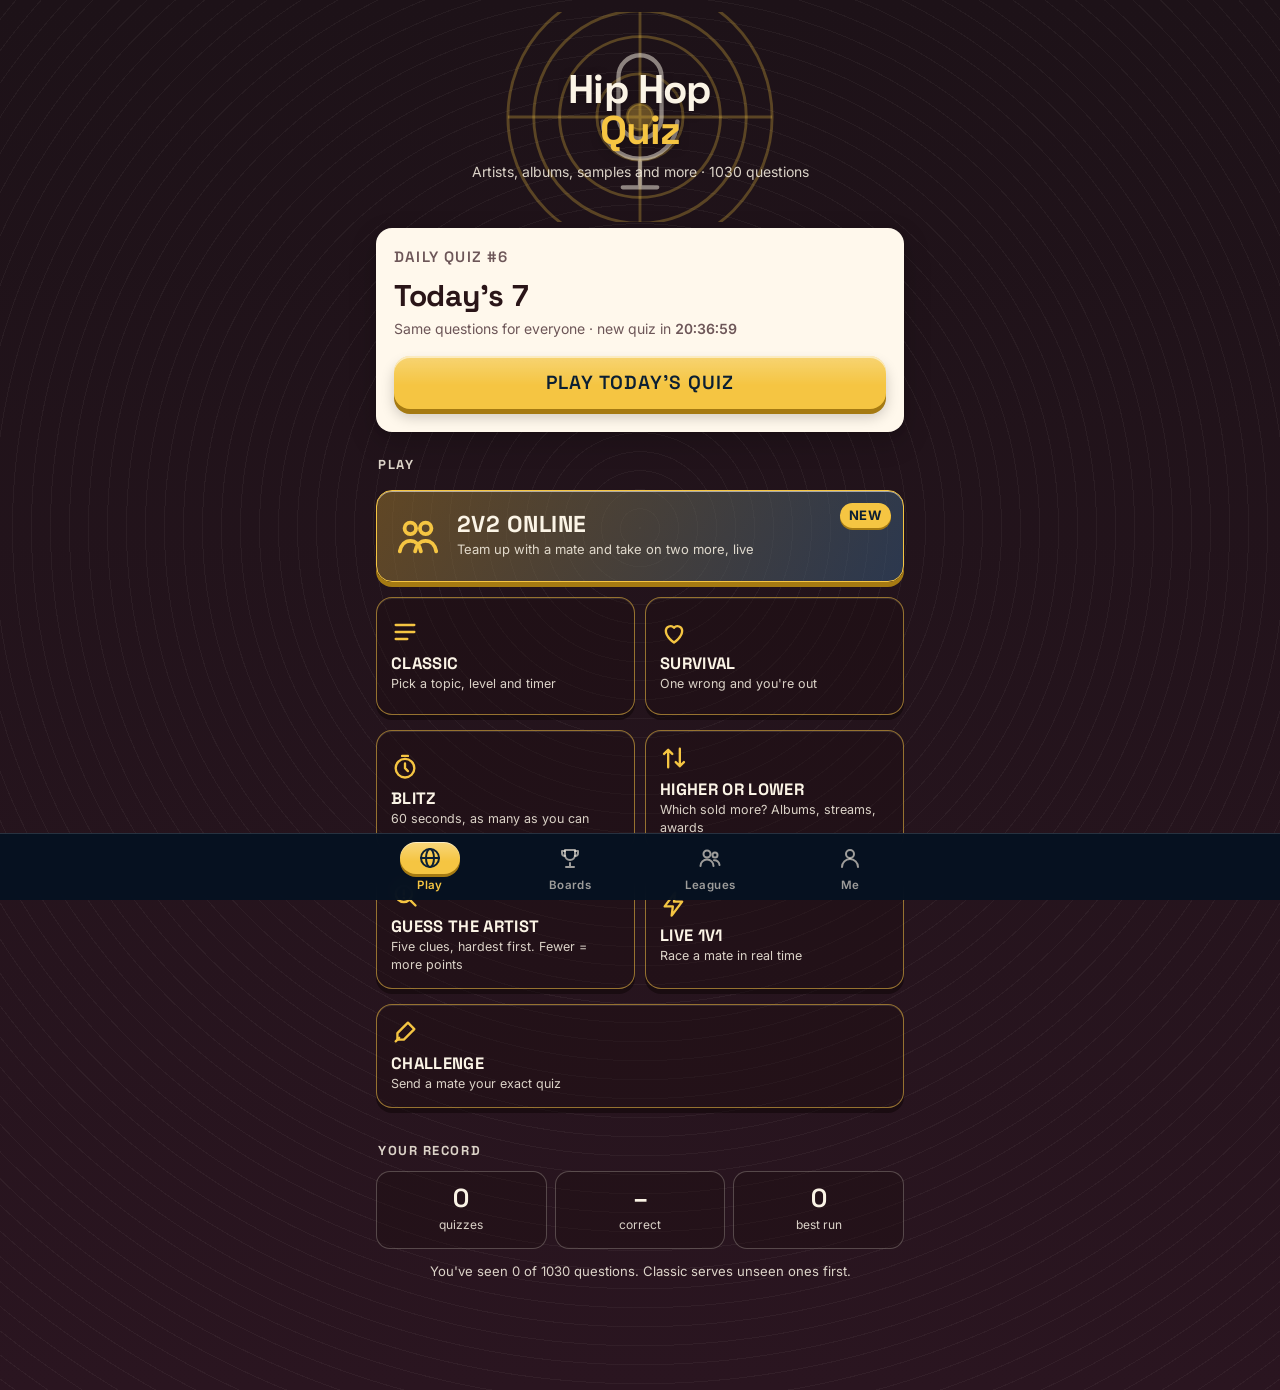
==== commit 05760bc5: "Install page: docs/install.html with Android APK download + iPhone Add to Home Screen steps (auto-hi" ====
--- a/docs/index.html
+++ b/docs/index.html
@@ -81,9 +81,9 @@
     <b>Get the Android app</b><span>Same game, full screen, straight from your home screen</span>
   </a>
 
-  <div class="tile getapp hidden" id="getAppIos">
-    <b>Get the iPhone app</b><span>Tap the Share button <svg aria-hidden="true" width="14" height="14" viewBox="0 0 24 24" fill="none" stroke="currentColor" stroke-width="2" stroke-linecap="round" stroke-linejoin="round" style="vertical-align:-2px"><path d="M12 3v12M7 8l5-5 5 5M5 14v5a2 2 0 0 0 2 2h10a2 2 0 0 0 2-2v-5"/></svg> in Safari, then Add to Home Screen. Same game, full screen, works offline.</span>
-  </div>
+  <a class="tile getapp hidden" id="getAppIos" href="install.html#ios">
+    <b>Get the iPhone app</b><span>Tap the Share button <svg aria-hidden="true" width="14" height="14" viewBox="0 0 24 24" fill="none" stroke="currentColor" stroke-width="2" stroke-linecap="round" stroke-linejoin="round" style="vertical-align:-2px"><path d="M12 3v12M7 8l5-5 5 5M5 14v5a2 2 0 0 0 2 2h10a2 2 0 0 0 2-2v-5"/></svg> in Safari, then Add to Home Screen. Same game, full screen, works offline. <u>How to install</u></span>
+  </a>
 
   <h2 class="sec">Play</h2>
   <div class="modes" id="modes"></div>
@@ -560,7 +560,7 @@
   <div class="tile">
     <p style="margin:0">No accounts, no ads, no tracking. Your name and scores are only used for the boards.</p>
     <p style="margin:10px 0 0"><a href="privacy.html">Privacy policy</a></p>
-    <p style="margin:10px 0 0"><a href="https://github.com/teo2301/hiphop-quiz/releases/latest" rel="noopener">Download the Android app</a> · iPhone: Share → Add to Home Screen</p>
+    <p style="margin:10px 0 0"><a href="install.html">Install the app</a> (Android APK or iPhone Add to Home Screen)</p>
   </div>
   <p class="small center" id="version"></p>
 </section>
